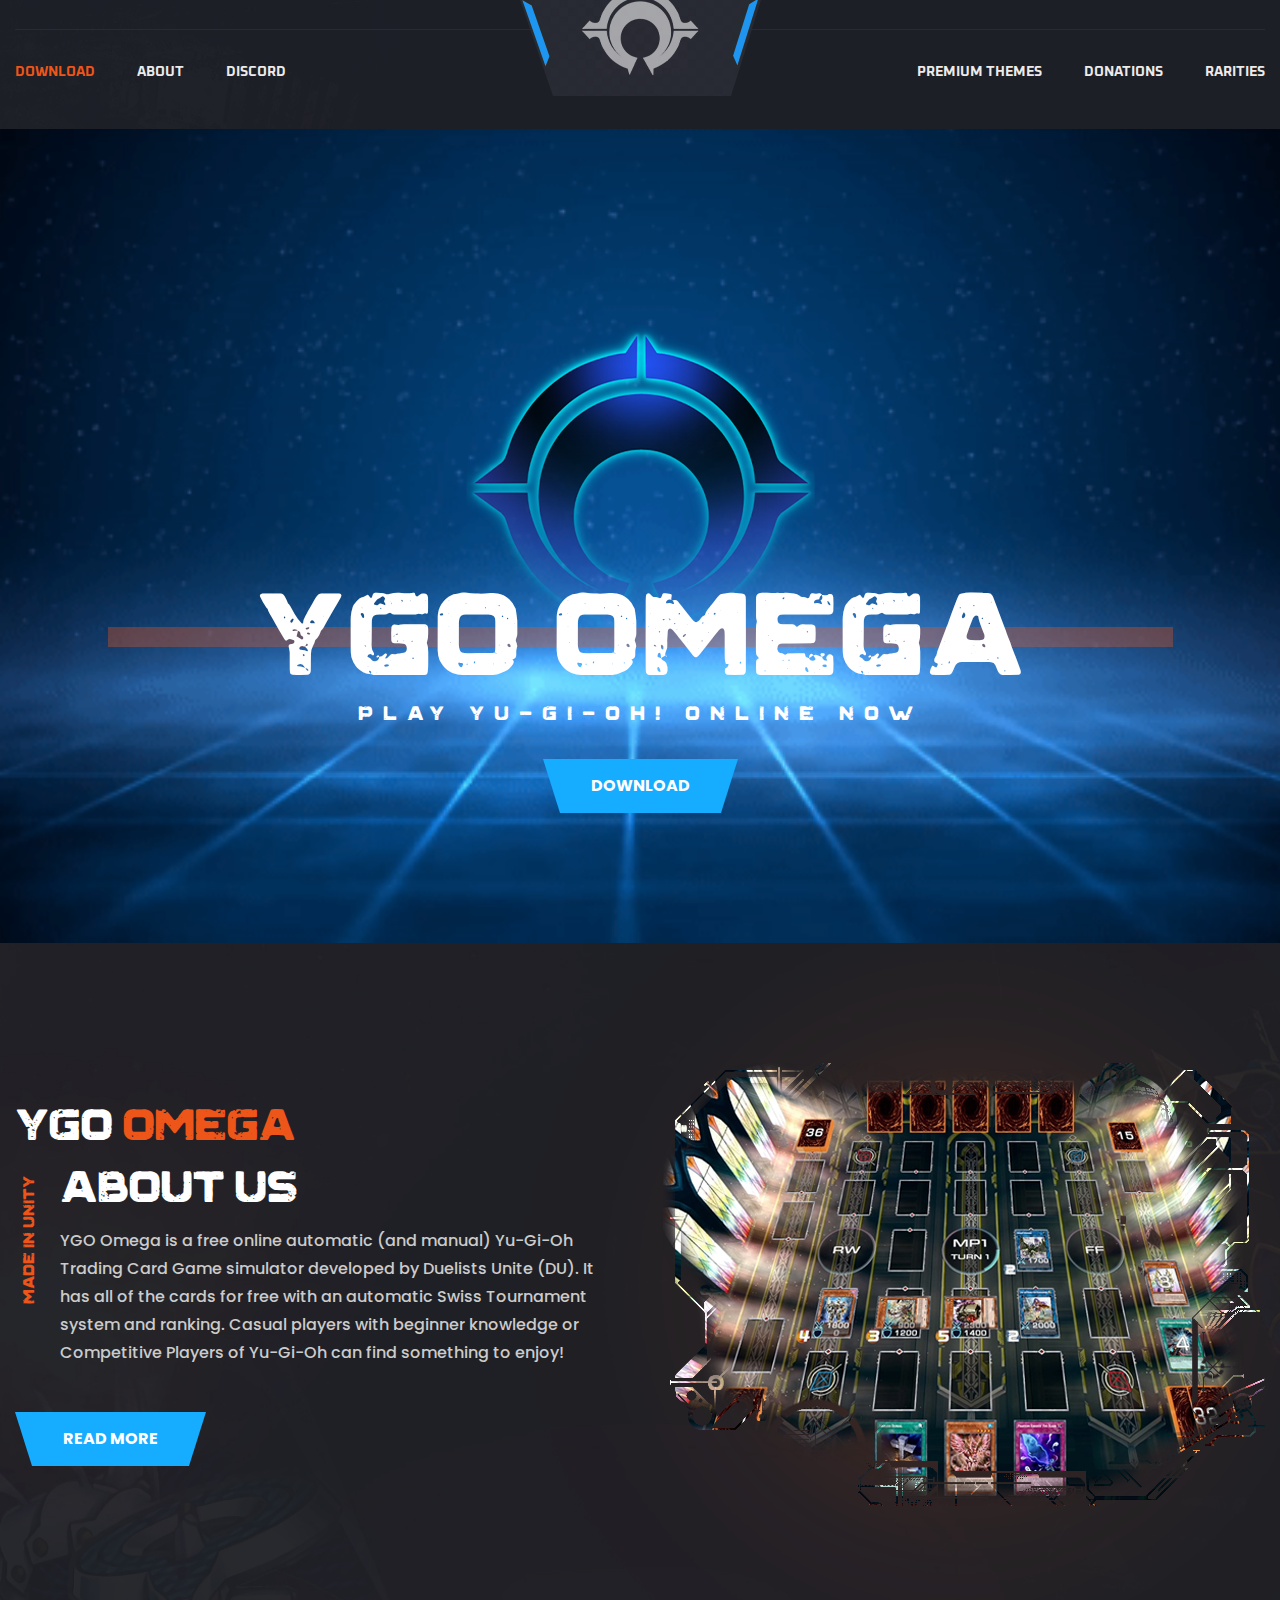
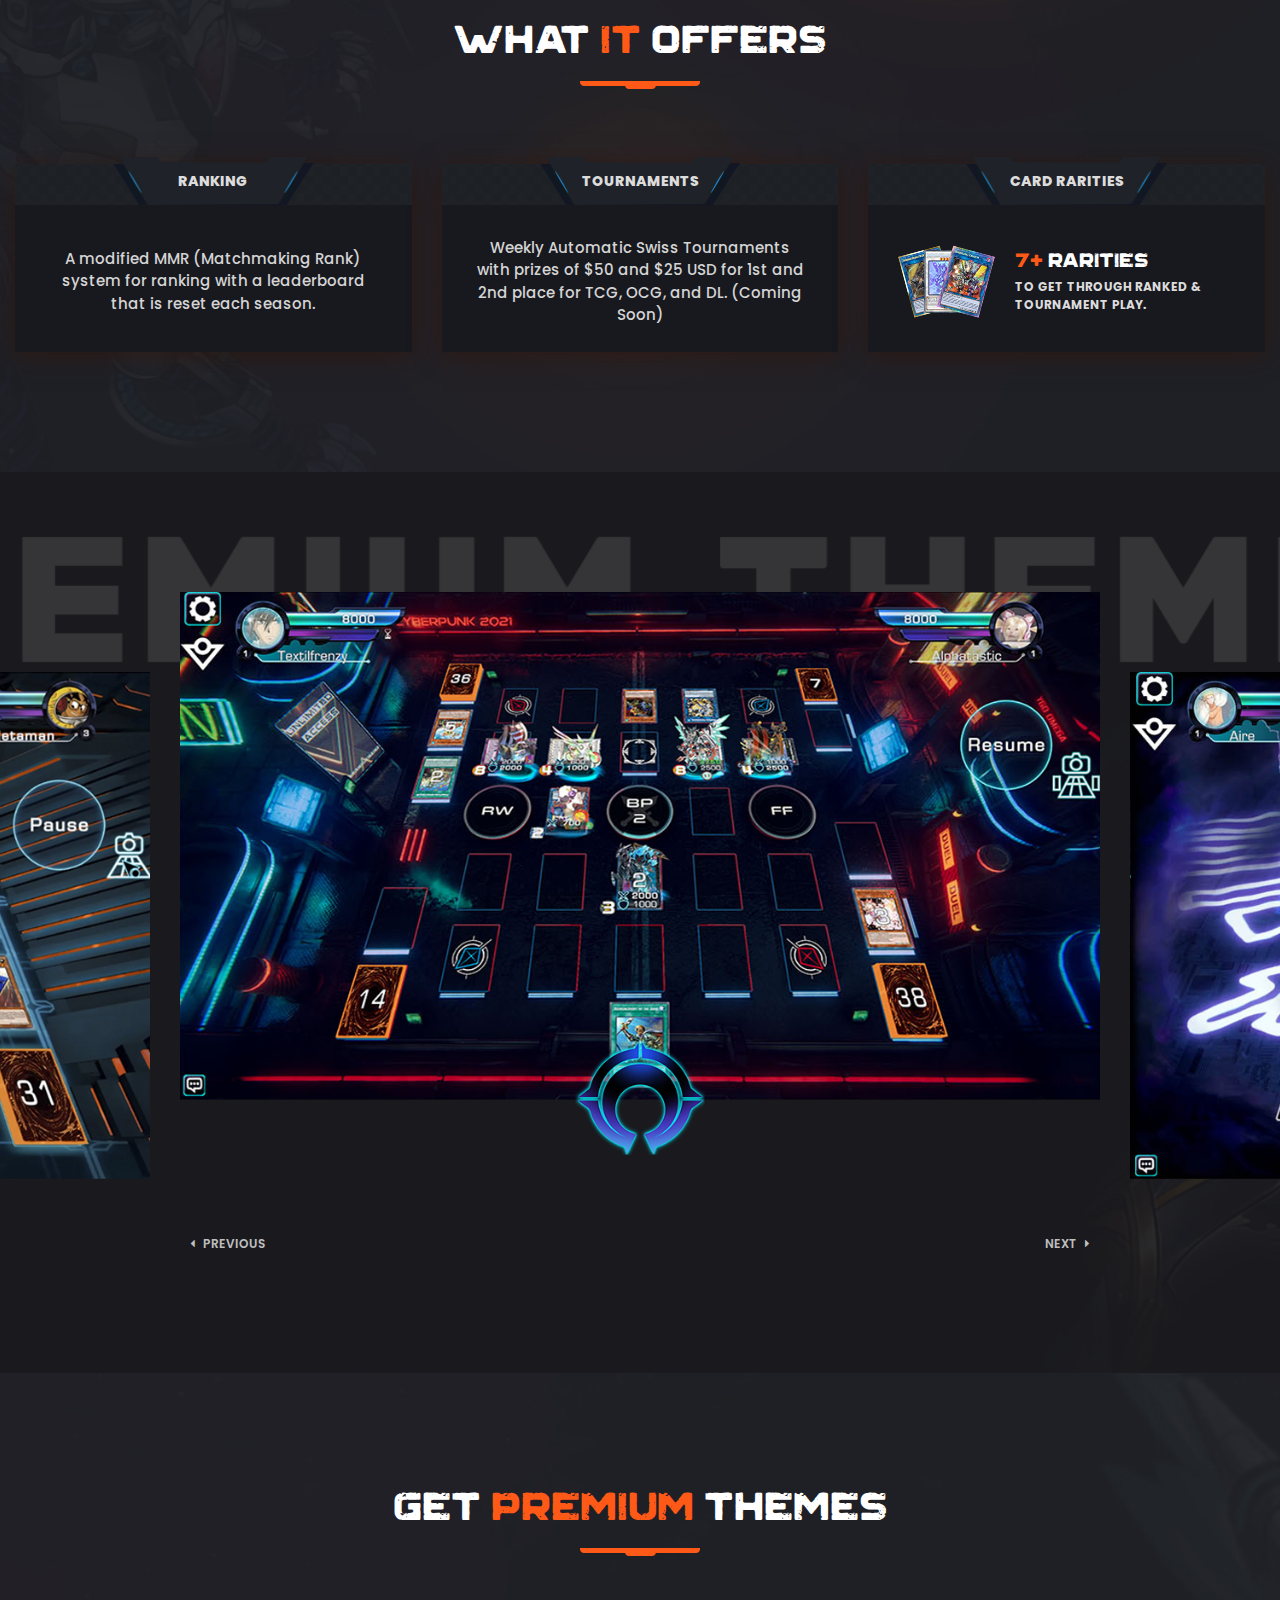
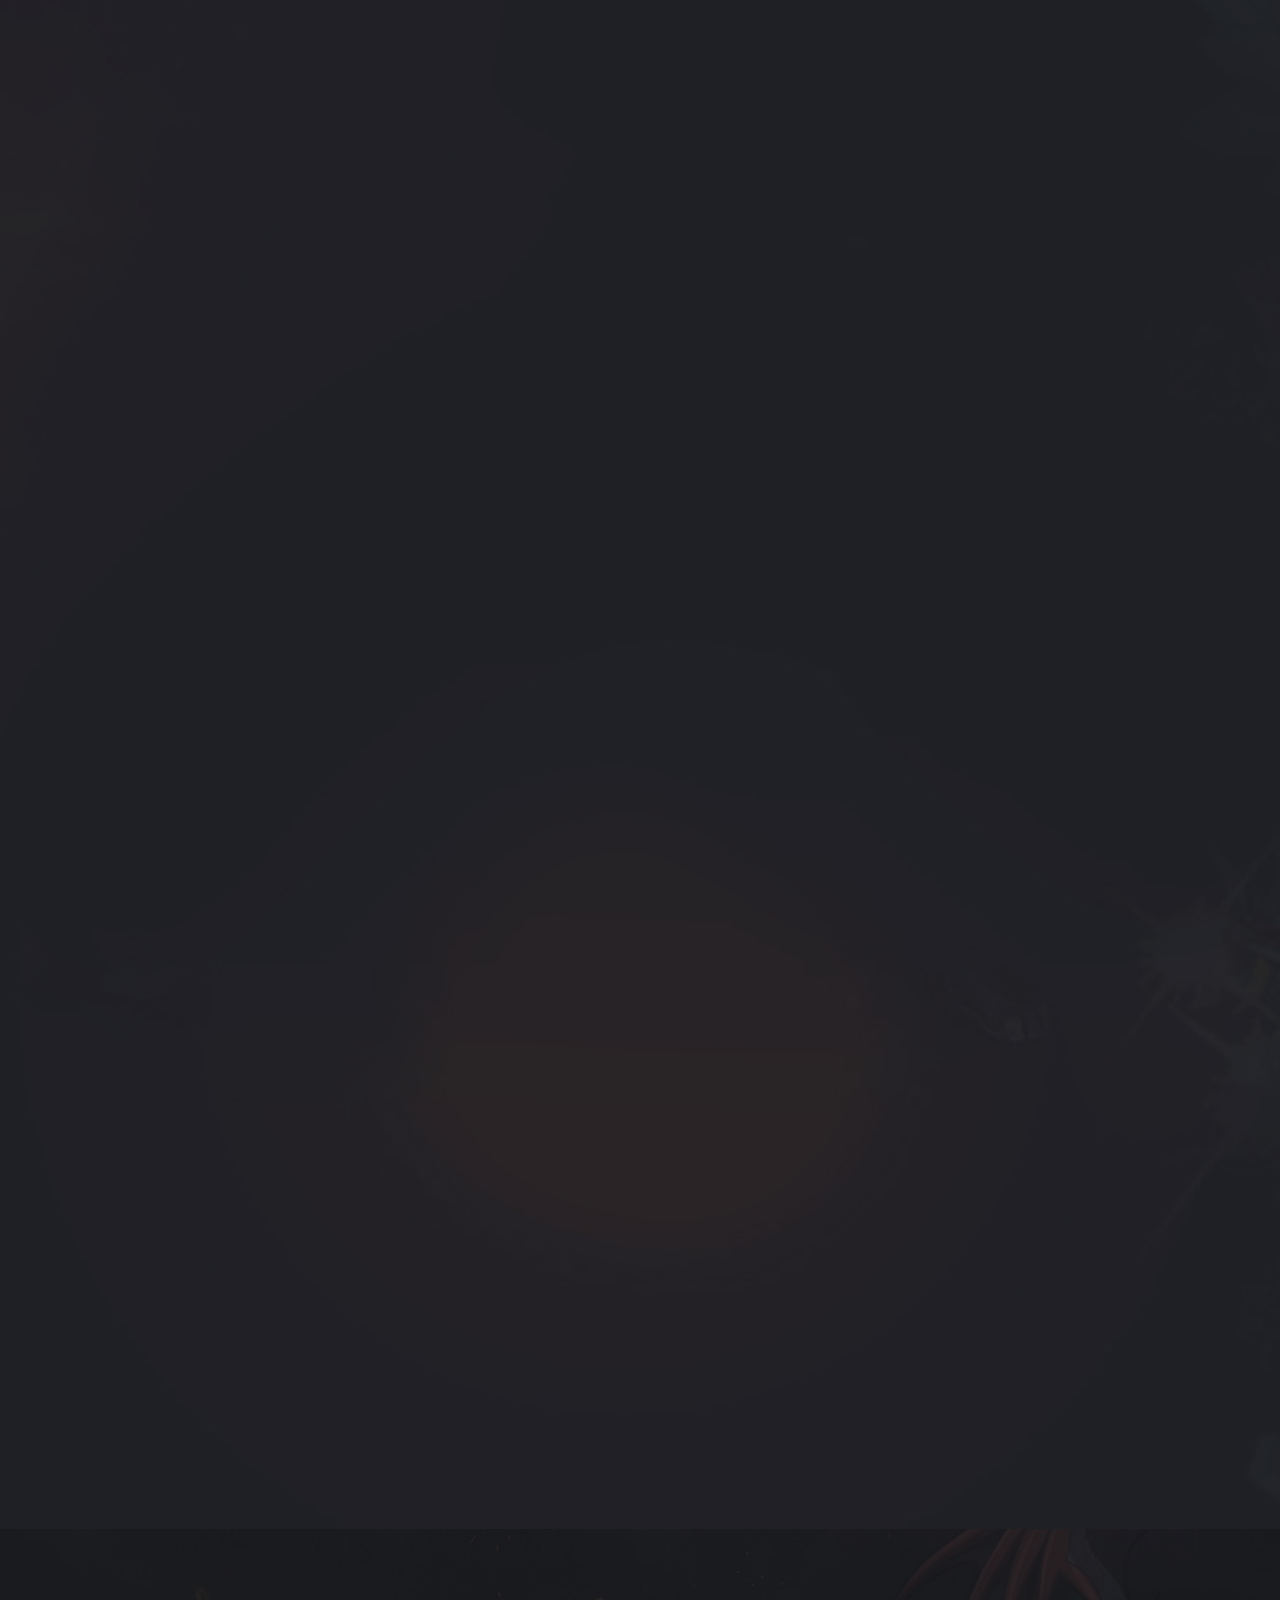
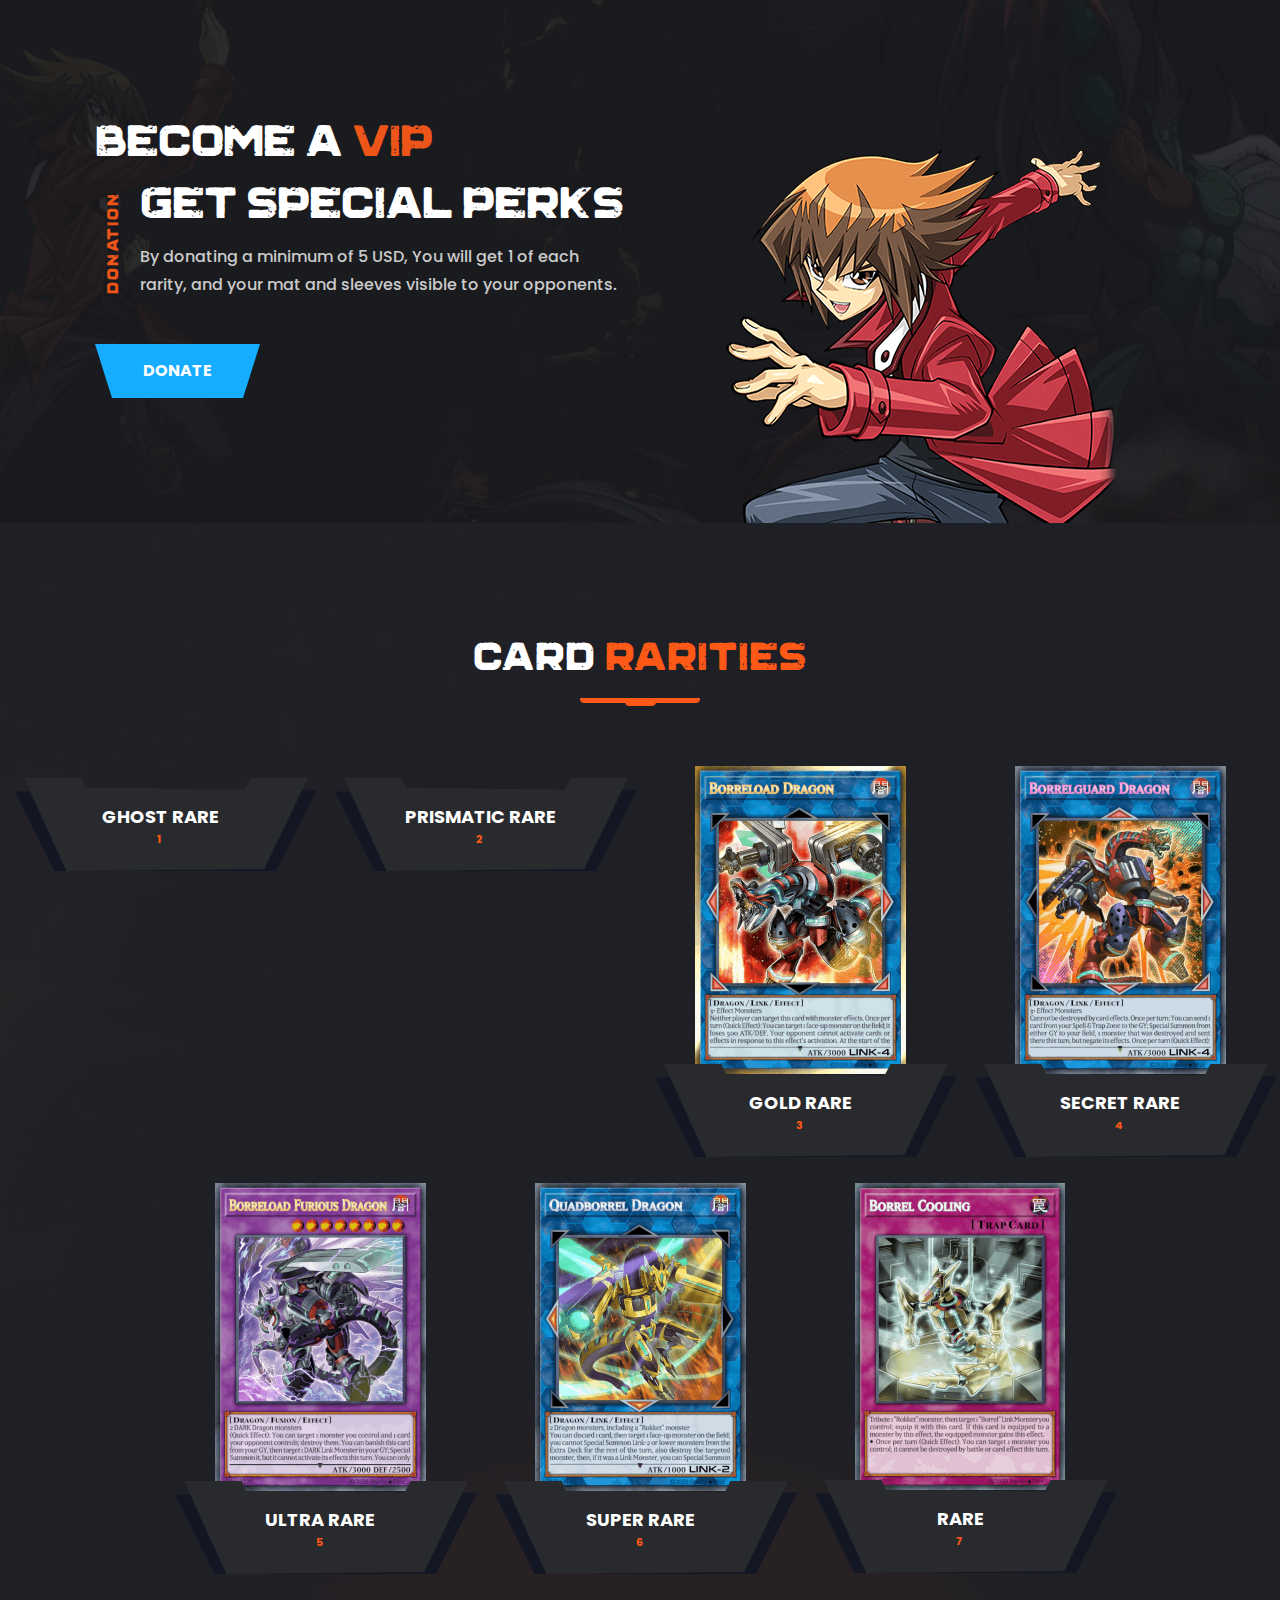
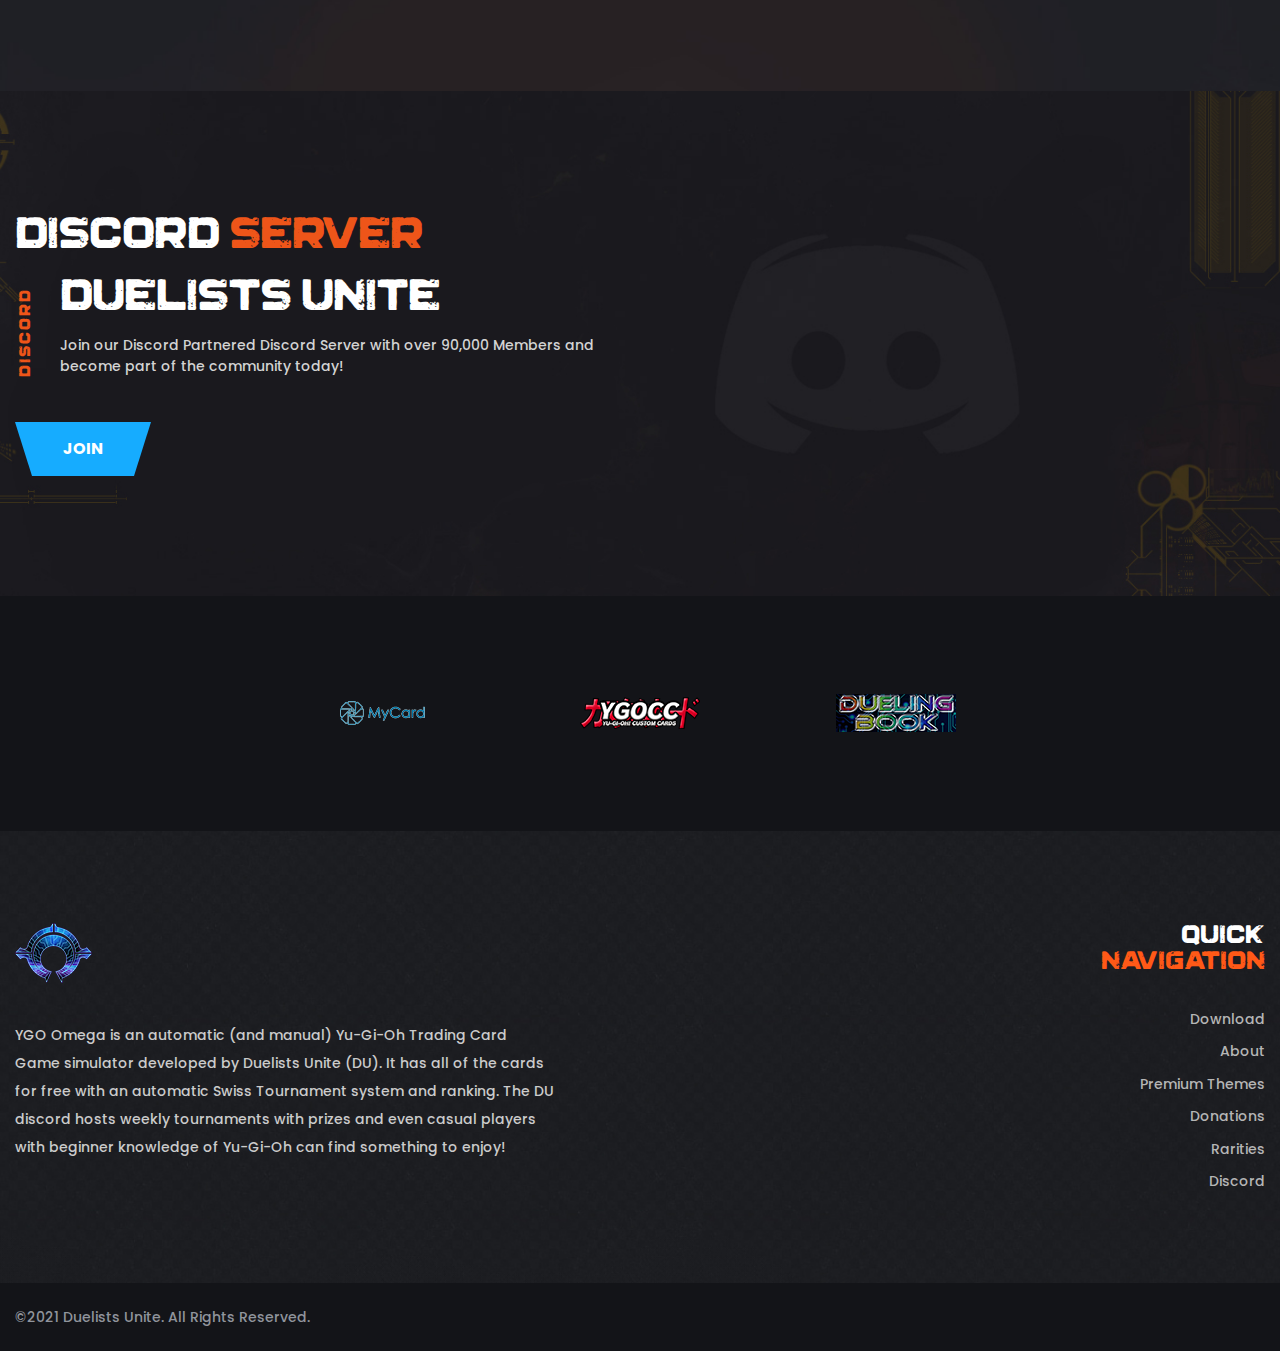
==== index.html @ af57a8fa "add site" ====
<!doctype html>
<html class="no-js" lang="en">
    <head>
        <meta charset="utf-8">
        <meta http-equiv="x-ua-compatible" content="ie=edge">
        <title>YGO Omega</title>
        <meta name="description" content="">
        <meta name="viewport" content="width=device-width, initial-scale=1">

		<link rel="shortcut icon" type="image/x-icon" href="img/favicon.png">
        <!-- Place favicon.ico in the root directory -->

		<!-- CSS here -->
        <link rel="stylesheet" href="css/bootstrap.min.css">
        <link rel="stylesheet" href="css/animate.min.css">
        <link rel="stylesheet" href="css/magnific-popup.css">
        <link rel="stylesheet" href="css/fontawesome-all.min.css">
        <link rel="stylesheet" href="css/odometer.css">
        <link rel="stylesheet" href="css/aos.css">
        <link rel="stylesheet" href="css/owl.carousel.min.css">
        <link rel="stylesheet" href="css/meanmenu.css">
        <link rel="stylesheet" href="css/slick.css">
        <link rel="stylesheet" href="css/default.css">
        <link rel="stylesheet" href="css/style.css">
        <link rel="stylesheet" href="css/responsive.css">
    </head>
    <body>

        <!-- preloader -->
        <div id="preloader">
            <div id="loading-center">
                <div id="loading-center-absolute">
                    <img src="img/icon/preloader.svg" alt="">
                </div>
            </div>
        </div>
        <!-- preloader-end -->

        <!-- header-area -->
        <header class="third-header-bg">
            <div class="bg"></div>
            <div class="container custom-container">
                <div class="header-top-area t-header-top-area d-none d-lg-block">
                    <div class="row">
                        <div class="col-sm-6">
                            <div class="header-top-social">
                                <ul>
                                   
                                </ul>
                            </div>
                        </div>
                        <div class="col-sm-6">
                            <div class="header-top-login">
                                <ul>
                                  
                                </ul>
                            </div>
                        </div>
                    </div>
                </div>
            </div>
            <div id="sticky-header">
                <div class="container custom-container">
                    <div class="row">
                        <div class="col-12">
                            <div class="main-menu menu-style-two">
                                <nav>
                                    <div class="logo d-block d-lg-none">
                                        <a href="index-4.html"><img src="img/logo/logo.png" alt="Logo"></a>
                                    </div>
                                    <div class="navbar-wrap d-none d-lg-flex">
                                        <ul class="left">
                                            <li class="show"><a href="#download">Download</a>
                                              
                                            </li>
                                            <li><a href="#about">About</a></li>
                                            <li><a href="#discord">Discord</a></li>
                                        </ul>
                                        <div class="logo">
                                            <a href="index-3.html"><img src="img/logo/h3_logo.png" alt="Logo"></a>
                                        </div>
                                        <ul class="right">
                                            <li><a href="#premiumthemes">Premium Themes</a>
                                               
                                            </li>
                                            <li><a href="#donations">Donations</a></li>
											   <li><a href="#rarities">Rarities</a></li>
											 
                                        </ul>
                                    </div>
                                  
                                </nav>
                            </div>
                            <div class="mobile-menu-wrap d-block d-lg-none">
                                <nav>
                                    <div id="mobile-menu" class="navbar-wrap">
                                       <ul class="left">
                                            <li class="show"><a href="#download">Download</a>
                                              
                                            </li>
                                            <li><a href="#about">About</a></li>
                                            
                                        </ul>
                                        <div class="logo">
                                            <a href="index-3.html"><img src="img/logo/h3_logo.png" alt="Logo"></a>
                                        </div>
                                        <ul class="right">
                                            <li><a href="#premiumthemes">Premium Themes</a>
                                               
                                            </li>
                                            <li><a href="#donations">Donations</a></li>
											   <li><a href="#rarities">Rarities</a></li>
											 
                                        </ul>
                                    </div>
                                </nav>
                            </div>
                            <div class="mobile-menu"></div>
                        </div>
                        <!-- Modal Search -->
                        <div class="modal fade" id="search-modal" tabindex="-1" role="dialog" aria-hidden="true">
                            <div class="modal-dialog" role="document">
                                <div class="modal-content">
                                    <form>
                                        <input type="text" placeholder="Search here...">
                                        <button><i class="fa fa-search"></i></button>
                                    </form>
                                </div>
                            </div>
                        </div>
                    </div>
                </div>
            </div>
          
        </header>
        <!-- header-area-end -->

        <!-- main-area -->
        <main>

            <!-- slider-area -->
            <section class="third-banner-bg" id="download">
                <div class="container custom-container">
                    <div class="row">
                        <div class="col-12">
                            <div class="third-banner-img wow bounceInDown" data-wow-delay=".2s">
							
                                <img src="img/slider/third_banner_img.png" alt="https://www.youtube.com/watch?v=xS7q8tEX4IA">
                            </div>
                            <div class="third-banner-content text-center wow bounceInUp" data-wow-delay=".2s">
                                <h2>YGO Omega</h2>
                                <h6>Play Yu-Gi-Oh! Online Now</h6>
                                <a href="https://github.com/duelists-unite/omega-releases/releases/tag/Latest" class="btn rotated-btn">DOWNLOAD</a>
                            </div>
                        </div>
                    </div>
                </div>
            </section>
            <!-- slider-area-end -->

            <!-- third-about-area -->
            <section class="third-about-area third-about-bg pt-120 pb-90" id="about">
                <div class="container custom-container">
                    <div class="row align-items-center">
                        <div class="col-lg-6 order-0 order-lg-2">
                            <div class="third-about-img text-right position-relative">
                                <img src="img/images/third_about_img.png" class="main-img" alt="">
                                <img src="img/images/third_about_img_shadow.png" class="shadow" alt="">
                            </div>
                        </div>
                        <div class="col-lg-6">
                            <div class="third-about-content">
                                <div class="third-title-style">
                                    <h2>YGO<span> Omega</span></h2>
                                    <div class="inner">
                                        <h2>About Us</h2>
                                        <h6 class="vertical-title">Made in Unity</h6>
                                        <p>YGO Omega is a free online automatic (and manual) Yu-Gi-Oh Trading Card Game simulator developed by Duelists Unite (DU). It has all of the cards for free with an automatic Swiss Tournament system and ranking. Casual players with beginner knowledge or Competitive Players of Yu-Gi-Oh can find something to enjoy!</p>
                                    </div>
                                    <a href="https://forum.duelistsunite.org/t/ygo-omega-version-0-98-open-beta/1978" target="blank_" class="btn rotated-btn">Read More</a>
                                </div>
                            </div>
                        </div>
                    </div>
                    <div class="see-my-info-wrap pt-110">
                        <div class="row">
                            <div class="col-12">
                                <div class="third-section-title text-center mb-75">
                                    <h2>What <span>it</span> offers</h2>
                                </div>
                            </div>
                        </div>
                        <div class="row justify-content-center">
                            <div class="col-xl-4 col-lg-6 col-sm-8">
                                <div class="my-info-box mb-30">
                                    <div class="my-info-box-top">
                                        <h6>ranking</h6>
                                        <img src="img/bg/my_info_box_hover.png" alt="" class="info-box-top-hover">
                                    </div>
                                    <div class="my-info-box-content">
                                        <div class="mt-award">
                                            <li>A modified MMR (Matchmaking Rank) system for ranking with a leaderboard that is reset each season.</li>
                                        </div>
                                    </div>
                                </div>
                            </div>
                            <div class="col-xl-4 col-lg-6 col-sm-8">
                                <div class="my-info-box mb-30">
                                    <div class="my-info-box-top">
                                        <h6>tournaments</h6>
                                        <img src="img/bg/my_info_box_hover.png" alt="" class="info-box-top-hover">
                                    </div>
                                    <div class="my-info-box-content">
                                        <div class="my-info-social">
                                            <li>Weekly Automatic Swiss Tournaments with prizes of $50 and $25 USD for 1st and 2nd place for TCG, OCG, and DL.  (Coming Soon)</li>
                                        </div>
                                    </div>
                                </div>
                            </div>
                            <div class="col-xl-4 col-lg-6 col-sm-8">
                                <div class="my-info-box mb-30">
                                    <div class="my-info-box-top">
                                        <h6>card rarities</h6>
                                        <img src="img/bg/my_info_box_hover.png" alt="" class="info-box-top-hover">
                                    </div>
                                    <div class="my-info-box-content">
                                        <div class="my-clan-wrap">
                                            <div class="clan-logo">
                                                <img src="img/images/clan_logo.png" alt="">
                                            </div>
                                            <div class="my-clan-info">
                                                <h4><span>7+</span> Rarities</h4>
                                                <span>to get through ranked & tournament play.</span>
                                            </div>
                                        </div>
                                    </div>
                                </div>
                            </div>
                        </div>
                    </div>
                </div>
            </section>
            <!-- third-about-area-end -->

            <!-- game-gallery-area -->
            <div class="game-gallery-area position-relative" id="premiumthemes">
                <div class="game-gallery-bg"></div>
				
                <div class="container-fluid p-0 fix">
				
                        
                           
                       
                   
                    <div class="row game-gallery-active">
                        <div class="col-12">
                            <div class="game-gallery-item">
                                <img src="img/images/game_gallery_01.png" alt="">
                            </div>
                        </div>
                        <div class="col-12">
                            <div class="game-gallery-item">
                                <img src="img/images/game_gallery_02.png" alt="">
                            </div>
                        </div>
                        <div class="col-12">
                            <div class="game-gallery-item">
                                <img src="img/images/game_gallery_03.png" alt="">
                            </div>
                        </div>
                        <div class="col-12">
                            <div class="game-gallery-item">
                                <img src="img/images/game_gallery_04.png" alt="">
                            </div>
                        </div>
						 <div class="col-12">
                            <div class="game-gallery-item">
                                <img src="img/images/game_gallery_05.png" alt="">
                            </div>
                        </div>
						 <div class="col-12">
                            <div class="game-gallery-item">
                                <img src="img/images/game_gallery_06.png" alt="">
                            </div>
                        </div>
						 <div class="col-12">
                            <div class="game-gallery-item">
                                <img src="img/images/game_gallery_07.png" alt="">
                            </div>
                        </div>
						 <div class="col-12">
                            <div class="game-gallery-item">
                                <img src="img/images/game_gallery_08.png" alt="">
                            </div>
                        </div>
						 <div class="col-12">
                            <div class="game-gallery-item">
                                <img src="img/images/game_gallery_09.png" alt="">
                            </div>
                        </div>
						 <div class="col-12">
                            <div class="game-gallery-item">
                                <img src="img/images/game_gallery_10.png" alt="">
                            </div>
                        </div>
						 <div class="col-12">
                            <div class="game-gallery-item">
                                <img src="img/images/game_gallery_11.png" alt="">
                            </div>
                        </div>
						 <div class="col-12">
                            <div class="game-gallery-item">
                                <img src="img/images/game_gallery_12.png" alt="">
                            </div>
                        </div>
						 <div class="col-12">
                            <div class="game-gallery-item">
                                <img src="img/images/game_gallery_13.png" alt="">
                            </div>
                        </div>
						 <div class="col-12">
                            <div class="game-gallery-item">
                                <img src="img/images/game_gallery_14.png" alt="">
                            </div>
                        </div>
						 <div class="col-12">
                            <div class="game-gallery-item">
                                <img src="img/images/game_gallery_15.png" alt="">
                            </div>
                        </div>
						 <div class="col-12">
                            <div class="game-gallery-item">
                                <img src="img/images/game_gallery_16.png" alt="">
                            </div>
                        </div>
						 <div class="col-12">
                            <div class="game-gallery-item">
                                <img src="img/images/game_gallery_17.png" alt="">
                            </div>
                        </div>
						 <div class="col-12">
                            <div class="game-gallery-item">
                                <img src="img/images/game_gallery_18.png" alt="">
                            </div>
                        </div>
						 <div class="col-12">
                            <div class="game-gallery-item">
                                <img src="img/images/game_gallery_19.png" alt="">
                            </div>
                        </div>
						 <div class="col-12">
                            <div class="game-gallery-item">
                                <img src="img/images/game_gallery_20.png" alt="">
                            </div>
                        </div>
						 <div class="col-12">
                            <div class="game-gallery-item">
                                <img src="img/images/game_gallery_21.png" alt="">
                            </div>
                        </div>
                    </div>
                </div>
                <div class="slider-nav"></div>
            </div>
            <!-- game-gallery-area-end -->

            <!-- my-match-area -->
            <section class="my-match-area my-match-bg pb-120">
                <div class="container custom-container">
                    <div class="row">
                        <div class="col-12">
                            <div class="third-section-title text-center mb-75">
                                <h2>Get <span>Premium</span> Themes</h2>
                            </div>
                        </div>
                    </div>
                    <div class="row">
                        <div class="col-12">
                            <div class="my-match-wrap">
                                <div class="my-match-box-wrap wow fadeInDown" data-wow-delay=".2s">
                                    <img src="img/bg/my_match_box.png" alt="" class="match-box-bg">
                                    <ul>
                                        <li>
                                             <div class="my-match-team">
                                                <div class="team-one">
                                                    <a href="#"><img src="img/team/my_match_clan03.png" alt=""></a>
                                                </div>
                                             
                                            </div>
                                        </li>
                                        <li>
                                            <div class="my-match-info">
                                                <a href="https://forum.duelistsunite.org/t/premium-themes-for-ygo-omega-by-aire/792" target="_blank" class="live-btn">Premium Themes Wave 1</a>
                                                <h5>-35% OFF</h5>
                                                <span>Power of Chaos: Kaiba the Revenge, TombStation, Tron: Legacy</span>
                                            </div>
                                        </li>
                                        <li>
                                            <a href="https://forum.duelistsunite.org/t/premium-themes-for-ygo-omega-by-aire/792" target="_blank" class="watch-stream"><i class="fas fa-podcast"></i> Download</a>
                                        </li>
                                    </ul>
                                </div>
                                <div class="my-match-box-wrap wow fadeInDown" data-wow-delay=".4s">
                                    <img src="img/bg/my_match_box.png" alt="" class="match-box-bg">
                                    <ul>
                                        <li>
                                            <div class="my-match-team">
                                                <div class="team-one">
                                                    <a href="#"><img src="img/team/my_match_clan04.png" alt=""></a>
                                                </div>
                                               
                                            </div>
                                        </li>
                                        <li>
                                            <div class="my-match-info">
                                                <a href="https://forum.duelistsunite.org/t/wave-2-of-premium-themes-for-ygo-omega-by-aire/1173" target="_blank" class="live-btn">Premium Themes Wave 2</a>
                                                <h5>-28% OFF</h5>
                                                <span>CyberStation, Call of the Haunted, World Legacy</span>
                                            </div>
                                        </li>
                                        <li>
                                            <a href="https://forum.duelistsunite.org/t/wave-2-of-premium-themes-for-ygo-omega-by-aire/1173" target="_blank" class="watch-stream"><i class="fas fa-podcast"></i> Download</a>
                                        </li>
                                    </ul>
                                </div>
                                <div class="my-match-box-wrap wow fadeInDown" data-wow-delay=".6s">
                                    <img src="img/bg/my_match_box.png" alt="" class="match-box-bg">
                                    <ul>
                                        <li>
                                            <div class="my-match-team">
                                                <div class="team-one">
                                                    <a href="#"><img src="img/team/my_match_clan05.png" alt=""></a>
                                                </div>
                                               
                                            </div>
                                        </li>
                                        <li>
                                            <div class="my-match-info">
                                                <a href="https://forum.duelistsunite.org/t/wave-3-of-ygo-omega-premium-themes-by-aire/1576" target="_blank" class="live-btn">Premium Themes Wave 3</a>
                                                <h5>-37% OFF</h5>
                                                <span>Cyberpunk 2021, Dogmatika Nexus, SpringStation</span>
                                            </div>
                                        </li>
                                        <li>
                                            <a href="https://forum.duelistsunite.org/t/wave-3-of-ygo-omega-premium-themes-by-aire/1576" target="_blank" class="watch-stream"><i class="fas fa-podcast"></i> Download</a>
                                        </li>
                                    </ul>
                                </div>
								  <div class="my-match-box-wrap wow fadeInDown" data-wow-delay=".6s">
                                    <img src="img/bg/my_match_box.png" alt="" class="match-box-bg">
                                    <ul>
                                        <li>
                                            <div class="my-match-team">
                                                <div class="team-one">
                                                    <a href="#"><img src="img/team/my_match_clan06.png" alt=""></a>
                                                </div>
                                               
                                            </div>
                                        </li>
                                        <li>
                                            <div class="my-match-info">
                                                <a href="https://forum.duelistsunite.org/t/wave-4-of-premium-themes-for-ygo-omega-by-aire/1720/1" target="_blank" class="live-btn">Premium Themes Wave 4</a>
                                                <h5>-25% OFF</h5>
                                                <span>Yu-Gi-Oh! DM - The Final Battle, Yu-Gi-Oh! GX - The Supreme King Castle, Yu-Gi-Oh! 5D's - Signals of Doom</span>
                                            </div>
                                        </li>
                                        <li>
                                            <a href="https://forum.duelistsunite.org/t/wave-4-of-premium-themes-for-ygo-omega-by-aire/1720/1" target="_blank" class="watch-stream"><i class="fas fa-podcast"></i> Download</a>
                                        </li>
                                    </ul>
                                </div>
								  <div class="my-match-box-wrap wow fadeInDown" data-wow-delay=".6s">
                                    <img src="img/bg/my_match_box.png" alt="" class="match-box-bg">
                                    <ul>
                                        <li>
                                            <div class="my-match-team">
                                                <div class="team-one">
                                                    <a href="#"><img src="img/team/my_match_clan02.png" alt=""></a>
                                                </div>
                                               
                                            </div>
                                        </li>
                                        <li>
                                            <div class="my-match-info">
                                                <a href="https://forum.duelistsunite.org/t/wave-5-of-premium-themes-for-ygo-omega/3536/1" target="_blank" class="live-btn">Premium Themes Wave 5</a>
                                                <h5>-30% OFF</h5>
                                                <span>Yu-Gi-Oh! Arc-V - Performapal Carnival, Mystic Mine, Okami, Island in the Sky, Spirits of the Temple</span>
                                            </div>
                                        </li>
                                        <li>
                                            <a href="https://forum.duelistsunite.org/t/wave-5-of-premium-themes-for-ygo-omega/3536/1" target="_blank" class="watch-stream"><i class="fas fa-podcast"></i> Download</a>
                                        </li>
                                    </ul>
                                </div>
								  <div class="my-match-box-wrap wow fadeInDown" data-wow-delay=".6s">
                                    <img src="img/bg/my_match_box.png" alt="" class="match-box-bg">
                                    <ul>
                                        <li>
                                            <div class="my-match-team">
                                                <div class="team-one">
                                                    <a href="#"><img src="img/team/my_match_clan01.png" alt=""></a>
                                                </div>
                                                
                                            </div>
                                        </li>
                                        <li>
                                            <div class="my-match-info">
                                                <a href="https://forum.duelistsunite.org/t/wave-6-of-premium-themes-for-ygo-omega/6559/1" target="_blank" class="live-btn">Premium Themes Wave 6</a>
                                                <h5>-35% OFF</h5>
                                                <span>Dawn of Orcust, Cybernetic Horizon, Burning Abyss, Cozy Days</span>
                                            </div>
                                        </li>
                                        <li>
                                            <a href="https://forum.duelistsunite.org/t/wave-6-of-premium-themes-for-ygo-omega/6559/1" target="_blank" class="watch-stream"><i class="fas fa-podcast"></i> Download</a>
                                        </li>
                                    </ul>
                                </div>
                            </div>
                        </div>
                    </div>
                </div>
            </section>
            <!-- my-match-area-end -->

            <!-- donation-area -->
            <section class="donation-area donation-bg fix pt-65" id="donations">
                <div class="container custom-container">
                    <div class="donation-wrap">
                        <div class="row align-items-center">
                            <div class="col-xl-6 col-lg-7">
                                <div class="donation-content">
                                    <div class="third-title-style">
                                        <h2>Become a<span> VIP</span></h2>
                                        <div class="inner">
                                            <h2>Get special Perks</h2>
                                            <h6 class="vertical-title">donation</h6>
                                            <p>By donating a minimum of 5 USD, You will get 1 of each rarity, and your mat and sleeves visible to your opponents.</p>
                                        </div>
                                        <a href="https://paypal.me/DUnite" class="btn rotated-btn">Donate</a>
                                    </div>
                                </div>
                            </div>
                            <div class="col-xl-6 col-lg-5">
                                <div class="donation-img text-center">
                                    <img src="img/images/dontaion_img.png" alt="">
                                </div>
                            </div>
                        </div>
                    </div>
                </div>
            </section>
            <!-- donation-area-end -->

            <!-- team-area -->
            <section class="team-area team-bg" id="rarities">
                <div class="container custom-container">
                    <div class="row">
                        <div class="col-12">
                            <div class="third-section-title text-center mb-60">
                                <h2>Card<span> Rarities</span></h2>
                            </div>
                        </div>
                    </div>
                    <div class="row justify-content-center">
                        <div class="col-xl-3 col-lg-4 col-md-6 col-sm-8">
                            <div class="third-team-item text-center mb-30">
                                <div class="third-team-img">
                                    <img src="img/team/GR.gif" alt="">
                                </div>
                                <div class="third-team-content">
                                    <div class="main-bg"></div>
                                    <div class="hover-bg"></div>
                                    <h5><a href="#">Ghost Rare</a></h5>
                                    <span>1</span>
                                </div>
                            </div>
                        </div>
                        <div class="col-xl-3 col-lg-4 col-md-6 col-sm-8">
                            <div class="third-team-item text-center mb-30">
                                <div class="third-team-img">
                                    <img src="img/team/PR.gif" alt="">
                                </div>
                                <div class="third-team-content">
                                    <div class="main-bg"></div>
                                    <div class="hover-bg"></div>
                                    <h5><a href="#">Prismatic Rare</a></h5>
                                    <span>2</span>
                                </div>
                            </div>
                        </div>
                        <div class="col-xl-3 col-lg-4 col-md-6 col-sm-8">
                            <div class="third-team-item text-center mb-30">
                                <div class="third-team-img">
                                    <img src="img/team/GoR.gif" alt="">
                                </div>
                                <div class="third-team-content">
                                    <div class="main-bg"></div>
                                    <div class="hover-bg"></div>
                                    <h5><a href="#">Gold Rare</a></h5>
                                    <span>3</span>
                                </div>
                            </div>
                        </div>
                        <div class="col-xl-3 col-lg-4 col-md-6 col-sm-8">
                            <div class="third-team-item text-center mb-30">
                                <div class="third-team-img">
                                    <img src="img/team/ScR.gif" alt="">
                                </div>
                                <div class="third-team-content">
                                    <div class="main-bg"></div>
                                    <div class="hover-bg"></div>
                                    <h5><a href="#">Secret Rare</a></h5>
                                    <span>4</span>
                                </div>
                            </div>
                        </div>
						   <div class="col-xl-3 col-lg-4 col-md-6 col-sm-8">
                            <div class="third-team-item text-center mb-30">
                                <div class="third-team-img">
                                    <img src="img/team/ScU.gif" alt="">
                                </div>
                                <div class="third-team-content">
                                    <div class="main-bg"></div>
                                    <div class="hover-bg"></div>
                                    <h5><a href="#">Ultra Rare</a></h5>
                                    <span>5</span>
                                </div>
                            </div>
                        </div>
						 <div class="col-xl-3 col-lg-4 col-md-6 col-sm-8">
                            <div class="third-team-item text-center mb-30">
                                <div class="third-team-img">
                                    <img src="img/team/SR.gif" alt="">
                                </div>
                                <div class="third-team-content">
                                    <div class="main-bg"></div>
                                    <div class="hover-bg"></div>
                                    <h5><a href="#">Super Rare</a></h5>
                                    <span>6</span>
                                </div>
                            </div>
                        </div>
						 <div class="col-xl-3 col-lg-4 col-md-6 col-sm-8">
                            <div class="third-team-item text-center mb-30">
                                <div class="third-team-img">
                                    <img src="img/team/R.gif" alt="">
                                </div>
                                <div class="third-team-content">
                                    <div class="main-bg"></div>
                                    <div class="hover-bg"></div>
                                    <h5><a href="#">Rare</a></h5>
                                    <span>7</span>
                                </div>
                            </div>
                        </div>
                    </div>
                </div>
            </section>
            <!-- team-area-end -->

            <!-- contact-area -->
            <section class="contact-area third-contact-bg" id="discord">
                <div class="container custom-container">
                    <div class="row align-items-center">
                        <div class="col-lg-6">
                            <div class="third-contact-wrap">
                                <div class="third-title-style">
                                    <h2>Discord<span> Server</span></h2>
                                    <div class="inner">
                                        <h2>Duelists Unite</h2>
                                        <h6 class="vertical-title">discord</h6>
                                        <ul>
                                            <li>Join our Discord Partnered Discord Server with over 90,000 Members and become part of the community today!</li>
                                        </ul>
                                    </div>
                                    <a href="https://discord.gg/duelistsunite" class="btn rotated-btn">Join</a>
                                </div>
                            </div>
                        </div>
                       
                    </div>
                </div>
            </section>
            <!-- contact-area-end -->

            <!-- brand-area -->
            <div class="brand-area t-brand-bg">
                <div class="container custom-container">
                    <div class="row s-brand-active">
                        <div class="col-12">
                            <div class="t-brand-item">
                                <img src="img/brand/1.png" alt="">
                            </div>
                        </div>
                        <div class="col-12">
                            <div class="t-brand-item">
                                <img src="img/brand/2.png" alt="">
                            </div>
                        </div>
                        <div class="col-12">
                            <div class="t-brand-item">
                                <img src="img/brand/3.png" alt="">
                            </div>
                        </div>
                        
                    </div>
                </div>
            </div>
            <!-- brand-area-end -->

        </main>
        <!-- main-area-end -->

        <!-- footer-area -->
        <footer>
            <div class="footer-top footer-bg third-footer-bg">
                <div class="container custom-container">
                    <div class="row justify-content-between">
                        <div class="col-lg-6">
                            <div class="footer-widget mb-50">
                                <div class="logo mb-35">
                                    <a href="index-3.html"><img src="img/logo/f_logo.png" alt=""></a>
                                </div>
                                <div class="fw-text">
                                    <p>YGO Omega is an automatic (and manual) Yu-Gi-Oh Trading Card Game simulator developed by Duelists Unite (DU). It has all of the cards for free with an automatic Swiss Tournament system and ranking. The DU discord hosts weekly tournaments with prizes and even casual players with beginner knowledge of Yu-Gi-Oh can find something to enjoy!</p>
                                    
                                </div>
                            </div>
                        </div>
                        <div class="col-xl-2 col-lg-3 col-md-5">
                            <div class="footer-widget text-right mb-50">
                                <div class="fw-title mb-35">
                                    <h3>Quick <span>Navigation</span></h3>
                                </div>
                                <div class="fw-quick-link">
                                    <ul>
                                        <li><a href="#download">Download</a></li>
                                        <li><a href="#about">About</a></li>
                                        <li><a href="#premiumthemes">Premium Themes</a></li>
                                        <li><a href="#donations">Donations</a></li>
										<li><a href="#rarities">Rarities</a></li>
										<li><a href="#discord">Discord</a></li>
                                    </ul>
                                </div>
                            </div>
                        </div>
                    </div>
                </div>
            </div>
            <div class="copyright-wrap third-copyright-wrap">
                <div class="container custom-container">
                    <div class="row">
                        <div class="col-lg-6 col-md-6">
                            <div class="copyright-text">
                                <p>©2021 Duelists Unite. All Rights Reserved.</p>
                            </div>
                        </div>
                       
                    </div>
                </div>
            </div>
        </footer>
        <!-- footer-area-end -->





		<!-- JS here -->
        <script src="js/vendor/jquery-3.4.1.min.js"></script>
        <script src="js/popper.min.js"></script>
        <script src="js/bootstrap.min.js"></script>
        <script src="js/isotope.pkgd.min.js"></script>
        <script src="js/slick.min.js"></script>
        <script src="js/jquery.meanmenu.min.js"></script>
        <script src="js/wow.min.js"></script>
        <script src="js/aos.js"></script>
        <script src="js/jquery.lettering.js"></script>
        <script src="js/jquery.textillate.js"></script>
        <script src="js/jquery.odometer.min.js"></script>
        <script src="js/jquery.appear.js"></script>
        <script src="js/owl.carousel.min.js"></script>
        <script src="js/jquery.countdown.min.js"></script>
        <script src="js/jquery.scrollUp.min.js"></script>
        <script src="js/imagesloaded.pkgd.min.js"></script>
        <script src="js/jquery.magnific-popup.min.js"></script>
        <script src="js/plugins.js"></script>
        <script src="js/main.js"></script>
    </body>
</html>
---- css/odometer.css ----
.odometer.odometer-auto-theme, .odometer.odometer-theme-default {
  display: inline-block;
  vertical-align: middle;
  *vertical-align: auto;
  *zoom: 1;
  *display: inline;
  position: relative;
}
.odometer.odometer-auto-theme .odometer-digit, .odometer.odometer-theme-default .odometer-digit {
  display: inline-block;
  vertical-align: middle;
  *vertical-align: auto;
  *zoom: 1;
  *display: inline;
  position: relative;
}
.odometer.odometer-auto-theme .odometer-digit .odometer-digit-spacer, .odometer.odometer-theme-default .odometer-digit .odometer-digit-spacer {
  display: inline-block;
  vertical-align: middle;
  *vertical-align: auto;
  *zoom: 1;
  *display: inline;
  visibility: hidden;
}
.odometer.odometer-auto-theme .odometer-digit .odometer-digit-inner, .odometer.odometer-theme-default .odometer-digit .odometer-digit-inner {
  text-align: left;
  display: block;
  position: absolute;
  top: 0;
  left: 0;
  right: 0;
  bottom: 0;
  overflow: hidden;
}
.odometer.odometer-auto-theme .odometer-digit .odometer-ribbon, .odometer.odometer-theme-default .odometer-digit .odometer-ribbon {
  display: block;
}
.odometer.odometer-auto-theme .odometer-digit .odometer-ribbon-inner, .odometer.odometer-theme-default .odometer-digit .odometer-ribbon-inner {
  display: block;
  -webkit-backface-visibility: hidden;
  backface-visibility: hidden;
}
.odometer.odometer-auto-theme .odometer-digit .odometer-value, .odometer.odometer-theme-default .odometer-digit .odometer-value {
  display: block;
  -webkit-transform: translateZ(0);
  transform: translateZ(0);
}
.odometer.odometer-auto-theme .odometer-digit .odometer-value.odometer-last-value, .odometer.odometer-theme-default .odometer-digit .odometer-value.odometer-last-value {
  position: absolute;
}
.odometer.odometer-auto-theme.odometer-animating-up .odometer-ribbon-inner, .odometer.odometer-theme-default.odometer-animating-up .odometer-ribbon-inner {
  -webkit-transition: -webkit-transform 2s;
  -moz-transition: -moz-transform 2s;
  -ms-transition: -ms-transform 2s;
  -o-transition: -o-transform 2s;
  transition: transform 2s;
}
.odometer.odometer-auto-theme.odometer-animating-up.odometer-animating .odometer-ribbon-inner, .odometer.odometer-theme-default.odometer-animating-up.odometer-animating .odometer-ribbon-inner {
  -webkit-transform: translateY(-100%);
  -moz-transform: translateY(-100%);
  -ms-transform: translateY(-100%);
  -o-transform: translateY(-100%);
  transform: translateY(-100%);
}
.odometer.odometer-auto-theme.odometer-animating-down .odometer-ribbon-inner, .odometer.odometer-theme-default.odometer-animating-down .odometer-ribbon-inner {
  -webkit-transform: translateY(-100%);
  -moz-transform: translateY(-100%);
  -ms-transform: translateY(-100%);
  -o-transform: translateY(-100%);
  transform: translateY(-100%);
}
.odometer.odometer-auto-theme.odometer-animating-down.odometer-animating .odometer-ribbon-inner, .odometer.odometer-theme-default.odometer-animating-down.odometer-animating .odometer-ribbon-inner {
  -webkit-transition: -webkit-transform 2s;
  -moz-transition: -moz-transform 2s;
  -ms-transition: -ms-transform 2s;
  -o-transition: -o-transform 2s;
  transition: transform 2s;
  -webkit-transform: translateY(0);
  -moz-transform: translateY(0);
  -ms-transform: translateY(0);
  -o-transform: translateY(0);
  transform: translateY(0);
}
.odometer.odometer-auto-theme .odometer-value, .odometer.odometer-theme-default .odometer-value {
  text-align: center;
}
.odometer-formatting-mark {
  display: none;
}
---- css/default.css ----
/* Deafult Margin & Padding */
/*-- Margin Top --*/
.mt-5 {
	margin-top: 5px;
}
.mt-10 {
	margin-top: 10px;
}
.mt-15 {
	margin-top: 15px;
}
.mt-20 {
	margin-top: 20px;
}
.mt-25 {
	margin-top: 25px;
}
.mt-30 {
	margin-top: 30px;
}
.mt-35 {
	margin-top: 35px;
}
.mt-40 {
	margin-top: 40px;
}
.mt-45 {
	margin-top: 45px;
}
.mt-50 {
	margin-top: 50px;
}
.mt-55 {
	margin-top: 55px;
}
.mt-60 {
	margin-top: 60px;
}
.mt-65 {
	margin-top: 65px;
}
.mt-70 {
	margin-top: 70px;
}
.mt-75 {
	margin-top: 75px;
}
.mt-80 {
	margin-top: 80px;
}
.mt-85 {
	margin-top: 85px;
}
.mt-90 {
	margin-top: 90px;
}
.mt-95 {
	margin-top: 95px;
}
.mt-100 {
	margin-top: 100px;
}
.mt-105 {
	margin-top: 105px;
}
.mt-110 {
	margin-top: 110px;
}
.mt-115 {
	margin-top: 115px;
}
.mt-120 {
	margin-top: 120px;
}
.mt-125 {
	margin-top: 125px;
}
.mt-130 {
	margin-top: 130px;
}
.mt-135 {
	margin-top: 135px;
}
.mt-140 {
	margin-top: 140px;
}
.mt-145 {
	margin-top: 145px;
}
.mt-150 {
	margin-top: 150px;
}
.mt-155 {
	margin-top: 155px;
}
.mt-160 {
	margin-top: 160px;
}
.mt-165 {
	margin-top: 165px;
}
.mt-170 {
	margin-top: 170px;
}
.mt-175 {
	margin-top: 175px;
}
.mt-180 {
	margin-top: 180px;
}
.mt-185 {
	margin-top: 185px;
}
.mt-190 {
	margin-top: 190px;
}
.mt-195 {
	margin-top: 195px;
}
.mt-200 {
	margin-top: 200px;
}
/*-- Margin Bottom --*/

.mb-5 {
	margin-bottom: 5px;
}
.mb-10 {
	margin-bottom: 10px;
}
.mb-15 {
	margin-bottom: 15px;
}
.mb-20 {
	margin-bottom: 20px;
}
.mb-25 {
	margin-bottom: 25px;
}
.mb-30 {
	margin-bottom: 30px;
}
.mb-35 {
	margin-bottom: 35px;
}
.mb-40 {
	margin-bottom: 40px;
}
.mb-45 {
	margin-bottom: 45px;
}
.mb-50 {
	margin-bottom: 50px;
}
.mb-55 {
	margin-bottom: 55px;
}
.mb-60 {
	margin-bottom: 60px;
}
.mb-65 {
	margin-bottom: 65px;
}
.mb-70 {
	margin-bottom: 70px;
}
.mb-75 {
	margin-bottom: 75px;
}
.mb-80 {
	margin-bottom: 80px;
}
.mb-85 {
	margin-bottom: 85px;
}
.mb-90 {
	margin-bottom: 90px;
}
.mb-95 {
	margin-bottom: 95px;
}
.mb-100 {
	margin-bottom: 100px;
}
.mb-105 {
	margin-bottom: 105px;
}
.mb-110 {
	margin-bottom: 110px;
}
.mb-115 {
	margin-bottom: 115px;
}
.mb-120 {
	margin-bottom: 120px;
}
.mb-125 {
	margin-bottom: 125px;
}
.mb-130 {
	margin-bottom: 130px;
}
.mb-135 {
	margin-bottom: 135px;
}
.mb-140 {
	margin-bottom: 140px;
}
.mb-145 {
	margin-bottom: 145px;
}
.mb-150 {
	margin-bottom: 150px;
}
.mb-155 {
	margin-bottom: 155px;
}
.mb-160 {
	margin-bottom: 160px;
}
.mb-165 {
	margin-bottom: 165px;
}
.mb-170 {
	margin-bottom: 170px;
}
.mb-175 {
	margin-bottom: 175px;
}
.mb-180 {
	margin-bottom: 180px;
}
.mb-185 {
	margin-bottom: 185px;
}
.mb-190 {
	margin-bottom: 190px;
}
.mb-195 {
	margin-bottom: 195px;
}
.mb-200 {
	margin-bottom: 200px;
}
/*-- Padding Top --*/

.pt-5 {
	padding-top: 5px;
}
.pt-10 {
	padding-top: 10px;
}
.pt-15 {
	padding-top: 15px;
}
.pt-20 {
	padding-top: 20px;
}
.pt-25 {
	padding-top: 25px;
}
.pt-30 {
	padding-top: 30px;
}
.pt-35 {
	padding-top: 35px;
}
.pt-40 {
	padding-top: 40px;
}
.pt-45 {
	padding-top: 45px;
}
.pt-50 {
	padding-top: 50px;
}
.pt-55 {
	padding-top: 55px;
}
.pt-60 {
	padding-top: 60px;
}
.pt-65 {
	padding-top: 65px;
}
.pt-70 {
	padding-top: 70px;
}
.pt-75 {
	padding-top: 75px;
}
.pt-80 {
	padding-top: 80px;
}
.pt-85 {
	padding-top: 85px;
}
.pt-90 {
	padding-top: 90px;
}
.pt-95 {
	padding-top: 95px;
}
.pt-100 {
	padding-top: 100px;
}
.pt-105 {
	padding-top: 105px;
}
.pt-110 {
	padding-top: 110px;
}
.pt-115 {
	padding-top: 115px;
}
.pt-120 {
	padding-top: 120px;
}
.pt-125 {
	padding-top: 125px;
}
.pt-130 {
	padding-top: 130px;
}
.pt-135 {
	padding-top: 135px;
}
.pt-140 {
	padding-top: 140px;
}
.pt-145 {
	padding-top: 145px;
}
.pt-150 {
	padding-top: 150px;
}
.pt-155 {
	padding-top: 155px;
}
.pt-160 {
	padding-top: 160px;
}
.pt-165 {
	padding-top: 165px;
}
.pt-170 {
	padding-top: 170px;
}
.pt-175 {
	padding-top: 175px;
}
.pt-180 {
	padding-top: 180px;
}
.pt-185 {
	padding-top: 185px;
}
.pt-190 {
	padding-top: 190px;
}
.pt-195 {
	padding-top: 195px;
}
.pt-200 {
	padding-top: 200px;
}
/*-- Padding Bottom --*/

.pb-5 {
	padding-bottom: 5px;
}
.pb-10 {
	padding-bottom: 10px;
}
.pb-15 {
	padding-bottom: 15px;
}
.pb-20 {
	padding-bottom: 20px;
}
.pb-25 {
	padding-bottom: 25px;
}
.pb-30 {
	padding-bottom: 30px;
}
.pb-35 {
	padding-bottom: 35px;
}
.pb-40 {
	padding-bottom: 40px;
}
.pb-45 {
	padding-bottom: 45px;
}
.pb-50 {
	padding-bottom: 50px;
}
.pb-55 {
	padding-bottom: 55px;
}
.pb-60 {
	padding-bottom: 60px;
}
.pb-65 {
	padding-bottom: 65px;
}
.pb-70 {
	padding-bottom: 70px;
}
.pb-75 {
	padding-bottom: 75px;
}
.pb-80 {
	padding-bottom: 80px;
}
.pb-85 {
	padding-bottom: 85px;
}
.pb-90 {
	padding-bottom: 90px;
}
.pb-95 {
	padding-bottom: 95px;
}
.pb-100 {
	padding-bottom: 100px;
}
.pb-105 {
	padding-bottom: 105px;
}
.pb-110 {
	padding-bottom: 110px;
}
.pb-115 {
	padding-bottom: 115px;
}
.pb-120 {
	padding-bottom: 120px;
}
.pb-125 {
	padding-bottom: 125px;
}
.pb-130 {
	padding-bottom: 130px;
}
.pb-135 {
	padding-bottom: 135px;
}
.pb-140 {
	padding-bottom: 140px;
}
.pb-145 {
	padding-bottom: 145px;
}
.pb-150 {
	padding-bottom: 150px;
}
.pb-155 {
	padding-bottom: 155px;
}
.pb-160 {
	padding-bottom: 160px;
}
.pb-165 {
	padding-bottom: 165px;
}
.pb-170 {
	padding-bottom: 170px;
}
.pb-175 {
	padding-bottom: 175px;
}
.pb-180 {
	padding-bottom: 180px;
}
.pb-185 {
	padding-bottom: 185px;
}
.pb-190 {
	padding-bottom: 190px;
}
.pb-195 {
	padding-bottom: 195px;
}
.pb-200 {
	padding-bottom: 200px;
}



/*-- Padding Left --*/
.pl-0 {
	padding-left: 0px;
}
.pl-5 {
	padding-left: 5px;
}
.pl-10 {
	padding-left: 10px;
}
.pl-15 {
	padding-left: 15px;
}
.pl-20{
	padding-left: 20px;
}
.pl-25 {
	padding-left: 35px;
}
.pl-30 {
	padding-left: 30px;
}
.pl-35 {
	padding-left: 35px;
}

.pl-35 {
	padding-left: 35px;
}

.pl-40 {
	padding-left: 40px;
}

.pl-45 {
	padding-left: 45px;
}

.pl-50 {
	padding-left: 50px;
}

.pl-55 {
	padding-left: 55px;
}

.pl-60 {
	padding-left: 60px;
}
.pl-65 {
	padding-left: 65px;
}
.pl-70 {
	padding-left: 70px;
}
.pl-75 {
	padding-left: 75px;
}
.pl-80 {
	padding-left: 80px;
}
.pl-85 {
	padding-left: 80px;
}
.pl-90 {
	padding-left: 90px;
}
.pl-95 {
	padding-left: 95px;
}
.pl-100 {
	padding-left: 100px;
}


/*-- Padding Right --*/
.pr-0 {
	padding-right: 0px;
}
.pr-5 {
	padding-right: 5px;
}
.pr-10 {
	padding-right: 10px;
}
.pr-15 {
	padding-right: 15px;
}
.pr-20{
	padding-right: 20px;
}
.pr-25 {
	padding-right: 35px;
}
.pr-30 {
	padding-right: 30px;
}
.pr-35 {
	padding-right: 35px;
}

.pr-35 {
	padding-right: 35px;
}

.pr-40 {
	padding-right: 40px;
}

.pr-45 {
	padding-right: 45px;
}

.pr-50 {
	padding-right: 50px;
}

.pr-55 {
	padding-right: 55px;
}

.pr-60 {
	padding-right: 60px;
}
.pr-65 {
	padding-right: 65px;
}
.pr-70 {
	padding-right: 70px;
}
.pr-75 {
	padding-right: 75px;
}
.pr-80 {
	padding-right: 80px;
}
.pr-85 {
	padding-right: 80px;
}
.pr-90 {
	padding-right: 90px;
}
.pr-95 {
	padding-right: 95px;
}
.pr-100 {
	padding-right: 100px;
}

/* font weight */
.f-700{font-weight: 700;}
.f-600{font-weight: 600;}
.f-500{font-weight: 500;}
.f-400{font-weight: 400;}
.f-300{font-weight: 300;}

/* Background Color */

.gray-bg {
	background: #f6f6f6;
}
.lite-gray-bg {
	background: #fafafa;
}
.white-bg {
	background: #fff;
}
.black-bg {
	background: #1c181e;
}
.theme-bg {
	background: #222;
}
.primary-bg {
	background: #f9f9f9;
}
/* Color */

.white-color {
	color: #fff;
}
.black-color {
	color: #222;
}
.theme-color {
	color: #222;
}
.primary-color {
	color: #222;
}
/* black overlay */

[data-overlay] {
	position: relative;
}
[data-overlay]::before {
	background: #000 none repeat scroll 0 0;
	content: "";
	height: 100%;
	left: 0;
	position: absolute;
	top: 0;
	width: 100%;
	z-index: 1;
}
[data-overlay="3"]::before {
	opacity: 0.3;
}
[data-overlay="4"]::before {
	opacity: 0.4;
}
[data-overlay="5"]::before {
	opacity: 0.5;
}
[data-overlay="6"]::before {
	opacity: 0.6;
}
[data-overlay="7"]::before {
	opacity: 0.7;
}
[data-overlay="8"]::before {
	opacity: 0.8;
}
[data-overlay="9"]::before {
	opacity: 0.9;
}
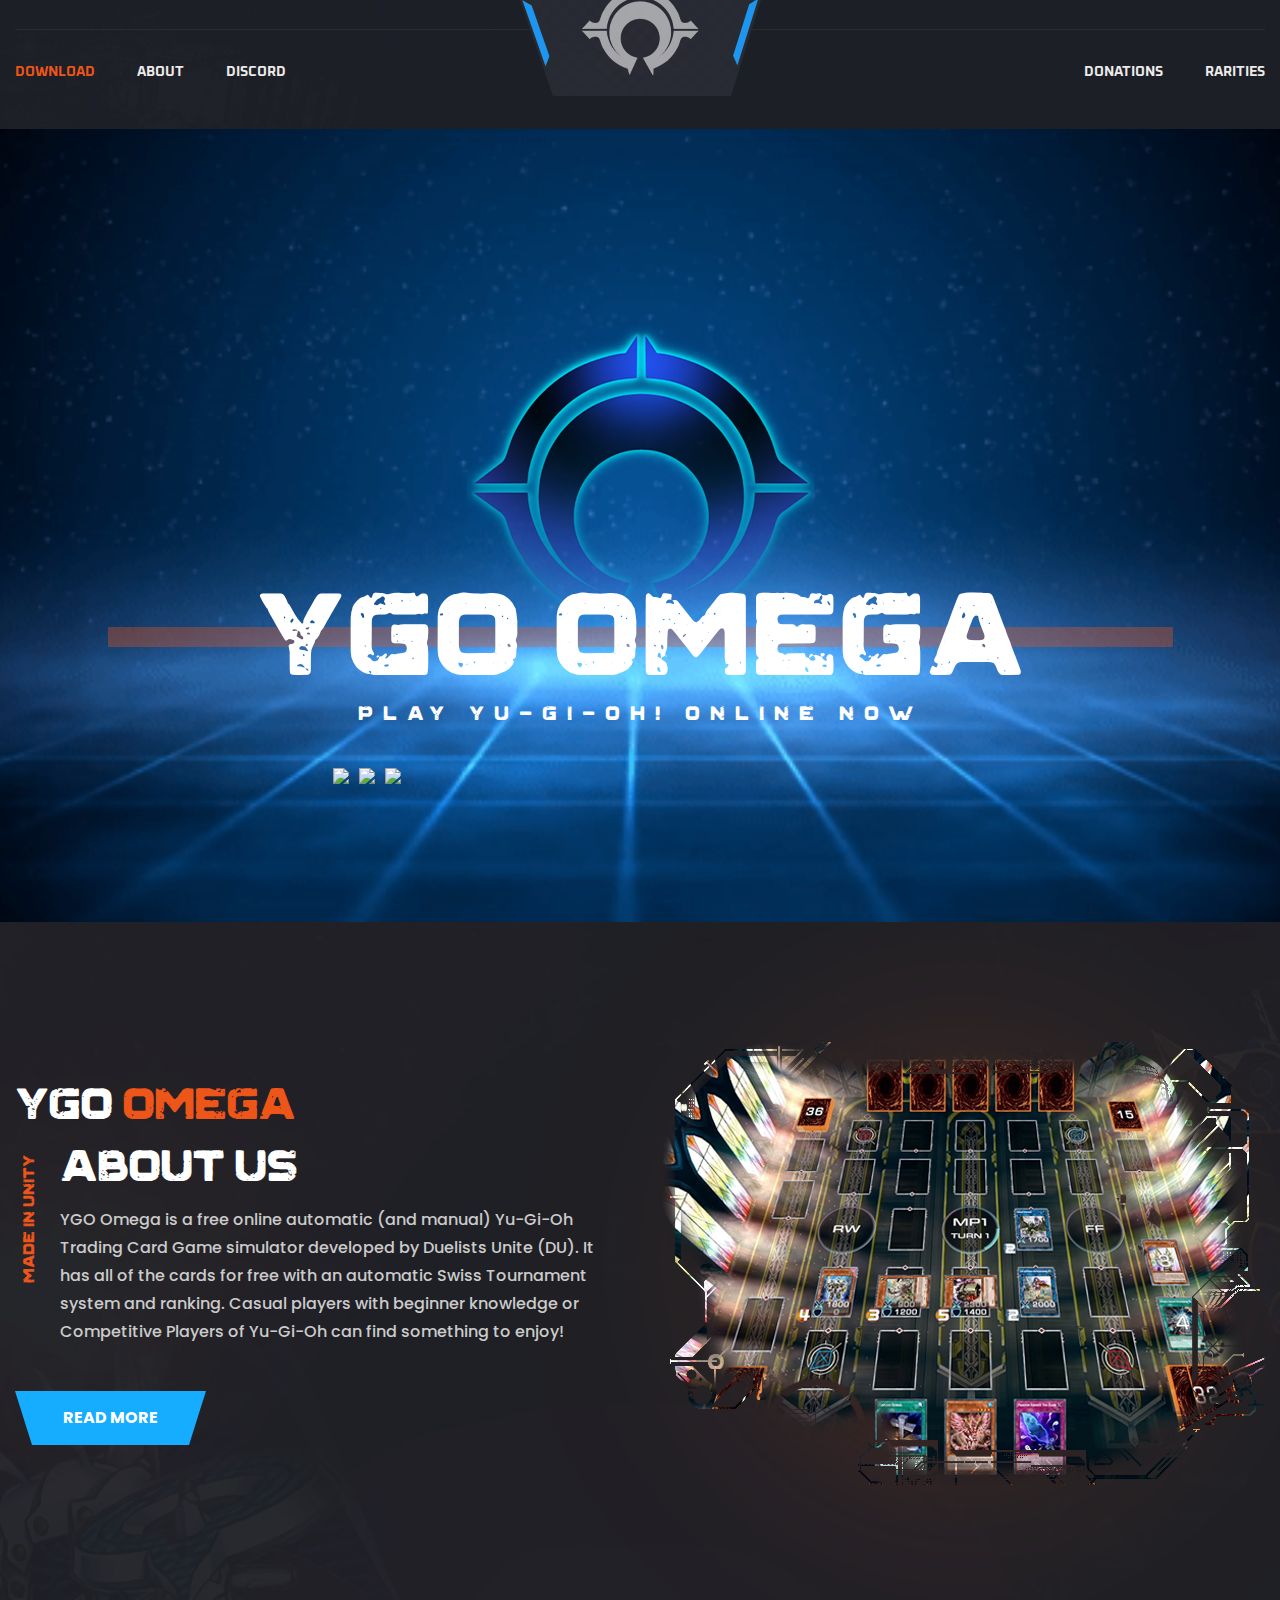
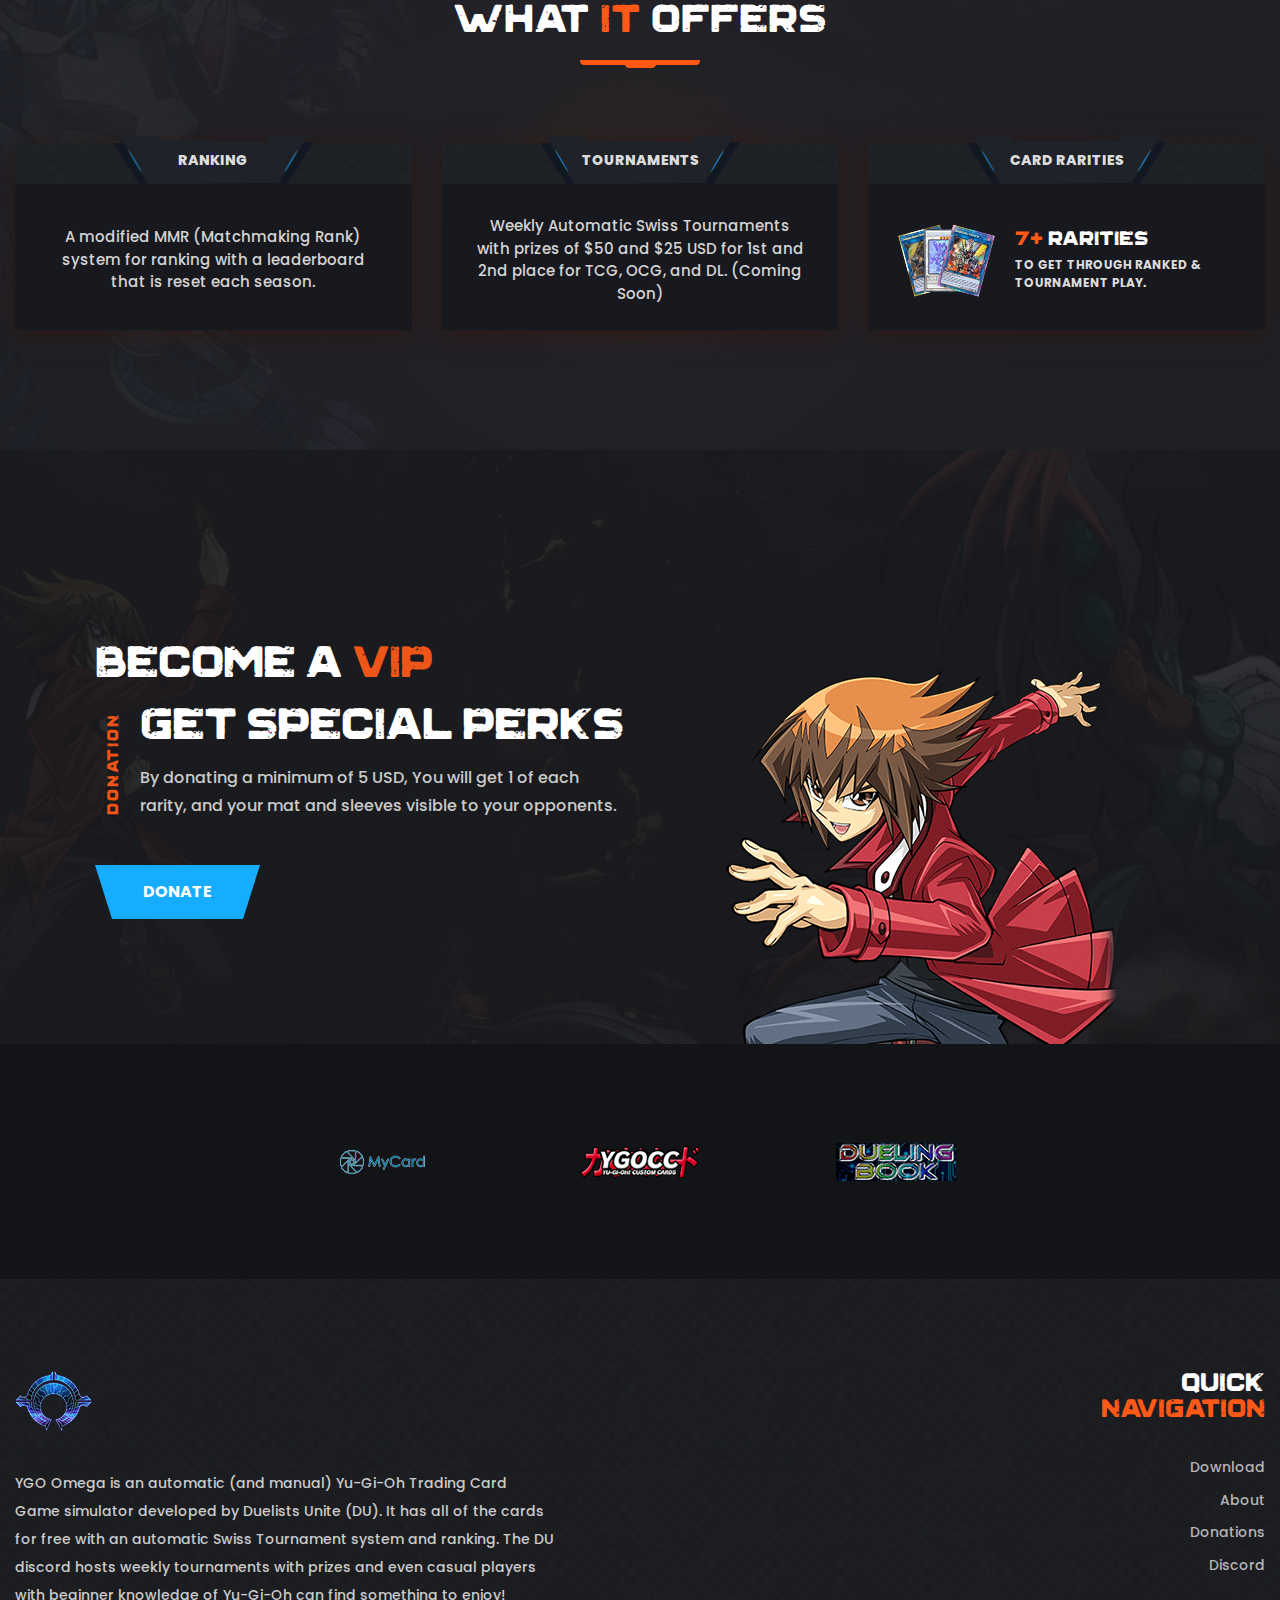
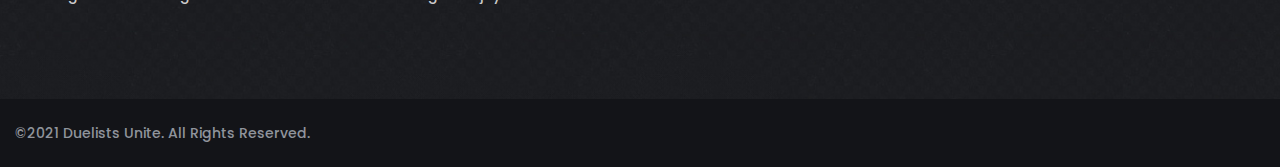
==== commit ce7d0069: "updates" ====
--- a/index.html
+++ b/index.html
@@ -24,6 +24,25 @@
         <link rel="stylesheet" href="css/style.css">
         <link rel="stylesheet" href="css/responsive.css">
     </head>
+    <style>
+        .contain {
+    max-width:960px;
+    text-align:center;
+}
+.eded {
+  margin: auto;
+  width: 50%;
+
+  
+}
+
+.category {
+   position:relative;
+   display: inline-block;
+   float:left;
+   padding:5px;
+}
+    </style>
     <body>
 
         <!-- preloader -->
@@ -80,9 +99,7 @@
                                             <a href="index-3.html"><img src="img/logo/h3_logo.png" alt="Logo"></a>
                                         </div>
                                         <ul class="right">
-                                            <li><a href="#premiumthemes">Premium Themes</a>
-                                               
-                                            </li>
+                                           
                                             <li><a href="#donations">Donations</a></li>
 											   <li><a href="#rarities">Rarities</a></li>
 											 
@@ -105,9 +122,7 @@
                                             <a href="index-3.html"><img src="img/logo/h3_logo.png" alt="Logo"></a>
                                         </div>
                                         <ul class="right">
-                                            <li><a href="#premiumthemes">Premium Themes</a>
-                                               
-                                            </li>
+                                           
                                             <li><a href="#donations">Donations</a></li>
 											   <li><a href="#rarities">Rarities</a></li>
 											 
@@ -150,7 +165,25 @@
                             <div class="third-banner-content text-center wow bounceInUp" data-wow-delay=".2s">
                                 <h2>YGO Omega</h2>
                                 <h6>Play Yu-Gi-Oh! Online Now</h6>
-                                <a href="https://github.com/duelists-unite/omega-releases/releases/tag/Latest" class="btn rotated-btn">DOWNLOAD</a>
+                                <div class="eded">
+                             
+  <div align="center" class="category" >
+    <a href="https://github.com/duelists-unite/omega-releases/releases/download/Latest/Omega_Installer-Windows.msi">
+   <img src="img/download/download_windows.png" />
+</a>
+</div>
+<div align="center" class="category">
+     <a href="https://github.com/duelists-unite/omega-releases/releases/download/Latest/linux-x64.zip">
+   <img src="img/download/download_linux.png" />
+   </a>
+</div>
+<div align="center" class="category">
+     <a href="https://github.com/duelists-unite/omega-releases/releases/download/Latest/android.apk">
+   <img src="img/download/download_android.png" />    
+   </a>
+</div>
+</div>
+ 
                             </div>
                         </div>
                     </div>
@@ -242,285 +275,6 @@
             </section>
             <!-- third-about-area-end -->
 
-            <!-- game-gallery-area -->
-            <div class="game-gallery-area position-relative" id="premiumthemes">
-                <div class="game-gallery-bg"></div>
-				
-                <div class="container-fluid p-0 fix">
-				
-                        
-                           
-                       
-                   
-                    <div class="row game-gallery-active">
-                        <div class="col-12">
-                            <div class="game-gallery-item">
-                                <img src="img/images/game_gallery_01.png" alt="">
-                            </div>
-                        </div>
-                        <div class="col-12">
-                            <div class="game-gallery-item">
-                                <img src="img/images/game_gallery_02.png" alt="">
-                            </div>
-                        </div>
-                        <div class="col-12">
-                            <div class="game-gallery-item">
-                                <img src="img/images/game_gallery_03.png" alt="">
-                            </div>
-                        </div>
-                        <div class="col-12">
-                            <div class="game-gallery-item">
-                                <img src="img/images/game_gallery_04.png" alt="">
-                            </div>
-                        </div>
-						 <div class="col-12">
-                            <div class="game-gallery-item">
-                                <img src="img/images/game_gallery_05.png" alt="">
-                            </div>
-                        </div>
-						 <div class="col-12">
-                            <div class="game-gallery-item">
-                                <img src="img/images/game_gallery_06.png" alt="">
-                            </div>
-                        </div>
-						 <div class="col-12">
-                            <div class="game-gallery-item">
-                                <img src="img/images/game_gallery_07.png" alt="">
-                            </div>
-                        </div>
-						 <div class="col-12">
-                            <div class="game-gallery-item">
-                                <img src="img/images/game_gallery_08.png" alt="">
-                            </div>
-                        </div>
-						 <div class="col-12">
-                            <div class="game-gallery-item">
-                                <img src="img/images/game_gallery_09.png" alt="">
-                            </div>
-                        </div>
-						 <div class="col-12">
-                            <div class="game-gallery-item">
-                                <img src="img/images/game_gallery_10.png" alt="">
-                            </div>
-                        </div>
-						 <div class="col-12">
-                            <div class="game-gallery-item">
-                                <img src="img/images/game_gallery_11.png" alt="">
-                            </div>
-                        </div>
-						 <div class="col-12">
-                            <div class="game-gallery-item">
-                                <img src="img/images/game_gallery_12.png" alt="">
-                            </div>
-                        </div>
-						 <div class="col-12">
-                            <div class="game-gallery-item">
-                                <img src="img/images/game_gallery_13.png" alt="">
-                            </div>
-                        </div>
-						 <div class="col-12">
-                            <div class="game-gallery-item">
-                                <img src="img/images/game_gallery_14.png" alt="">
-                            </div>
-                        </div>
-						 <div class="col-12">
-                            <div class="game-gallery-item">
-                                <img src="img/images/game_gallery_15.png" alt="">
-                            </div>
-                        </div>
-						 <div class="col-12">
-                            <div class="game-gallery-item">
-                                <img src="img/images/game_gallery_16.png" alt="">
-                            </div>
-                        </div>
-						 <div class="col-12">
-                            <div class="game-gallery-item">
-                                <img src="img/images/game_gallery_17.png" alt="">
-                            </div>
-                        </div>
-						 <div class="col-12">
-                            <div class="game-gallery-item">
-                                <img src="img/images/game_gallery_18.png" alt="">
-                            </div>
-                        </div>
-						 <div class="col-12">
-                            <div class="game-gallery-item">
-                                <img src="img/images/game_gallery_19.png" alt="">
-                            </div>
-                        </div>
-						 <div class="col-12">
-                            <div class="game-gallery-item">
-                                <img src="img/images/game_gallery_20.png" alt="">
-                            </div>
-                        </div>
-						 <div class="col-12">
-                            <div class="game-gallery-item">
-                                <img src="img/images/game_gallery_21.png" alt="">
-                            </div>
-                        </div>
-                    </div>
-                </div>
-                <div class="slider-nav"></div>
-            </div>
-            <!-- game-gallery-area-end -->
-
-            <!-- my-match-area -->
-            <section class="my-match-area my-match-bg pb-120">
-                <div class="container custom-container">
-                    <div class="row">
-                        <div class="col-12">
-                            <div class="third-section-title text-center mb-75">
-                                <h2>Get <span>Premium</span> Themes</h2>
-                            </div>
-                        </div>
-                    </div>
-                    <div class="row">
-                        <div class="col-12">
-                            <div class="my-match-wrap">
-                                <div class="my-match-box-wrap wow fadeInDown" data-wow-delay=".2s">
-                                    <img src="img/bg/my_match_box.png" alt="" class="match-box-bg">
-                                    <ul>
-                                        <li>
-                                             <div class="my-match-team">
-                                                <div class="team-one">
-                                                    <a href="#"><img src="img/team/my_match_clan03.png" alt=""></a>
-                                                </div>
-                                             
-                                            </div>
-                                        </li>
-                                        <li>
-                                            <div class="my-match-info">
-                                                <a href="https://forum.duelistsunite.org/t/premium-themes-for-ygo-omega-by-aire/792" target="_blank" class="live-btn">Premium Themes Wave 1</a>
-                                                <h5>-35% OFF</h5>
-                                                <span>Power of Chaos: Kaiba the Revenge, TombStation, Tron: Legacy</span>
-                                            </div>
-                                        </li>
-                                        <li>
-                                            <a href="https://forum.duelistsunite.org/t/premium-themes-for-ygo-omega-by-aire/792" target="_blank" class="watch-stream"><i class="fas fa-podcast"></i> Download</a>
-                                        </li>
-                                    </ul>
-                                </div>
-                                <div class="my-match-box-wrap wow fadeInDown" data-wow-delay=".4s">
-                                    <img src="img/bg/my_match_box.png" alt="" class="match-box-bg">
-                                    <ul>
-                                        <li>
-                                            <div class="my-match-team">
-                                                <div class="team-one">
-                                                    <a href="#"><img src="img/team/my_match_clan04.png" alt=""></a>
-                                                </div>
-                                               
-                                            </div>
-                                        </li>
-                                        <li>
-                                            <div class="my-match-info">
-                                                <a href="https://forum.duelistsunite.org/t/wave-2-of-premium-themes-for-ygo-omega-by-aire/1173" target="_blank" class="live-btn">Premium Themes Wave 2</a>
-                                                <h5>-28% OFF</h5>
-                                                <span>CyberStation, Call of the Haunted, World Legacy</span>
-                                            </div>
-                                        </li>
-                                        <li>
-                                            <a href="https://forum.duelistsunite.org/t/wave-2-of-premium-themes-for-ygo-omega-by-aire/1173" target="_blank" class="watch-stream"><i class="fas fa-podcast"></i> Download</a>
-                                        </li>
-                                    </ul>
-                                </div>
-                                <div class="my-match-box-wrap wow fadeInDown" data-wow-delay=".6s">
-                                    <img src="img/bg/my_match_box.png" alt="" class="match-box-bg">
-                                    <ul>
-                                        <li>
-                                            <div class="my-match-team">
-                                                <div class="team-one">
-                                                    <a href="#"><img src="img/team/my_match_clan05.png" alt=""></a>
-                                                </div>
-                                               
-                                            </div>
-                                        </li>
-                                        <li>
-                                            <div class="my-match-info">
-                                                <a href="https://forum.duelistsunite.org/t/wave-3-of-ygo-omega-premium-themes-by-aire/1576" target="_blank" class="live-btn">Premium Themes Wave 3</a>
-                                                <h5>-37% OFF</h5>
-                                                <span>Cyberpunk 2021, Dogmatika Nexus, SpringStation</span>
-                                            </div>
-                                        </li>
-                                        <li>
-                                            <a href="https://forum.duelistsunite.org/t/wave-3-of-ygo-omega-premium-themes-by-aire/1576" target="_blank" class="watch-stream"><i class="fas fa-podcast"></i> Download</a>
-                                        </li>
-                                    </ul>
-                                </div>
-								  <div class="my-match-box-wrap wow fadeInDown" data-wow-delay=".6s">
-                                    <img src="img/bg/my_match_box.png" alt="" class="match-box-bg">
-                                    <ul>
-                                        <li>
-                                            <div class="my-match-team">
-                                                <div class="team-one">
-                                                    <a href="#"><img src="img/team/my_match_clan06.png" alt=""></a>
-                                                </div>
-                                               
-                                            </div>
-                                        </li>
-                                        <li>
-                                            <div class="my-match-info">
-                                                <a href="https://forum.duelistsunite.org/t/wave-4-of-premium-themes-for-ygo-omega-by-aire/1720/1" target="_blank" class="live-btn">Premium Themes Wave 4</a>
-                                                <h5>-25% OFF</h5>
-                                                <span>Yu-Gi-Oh! DM - The Final Battle, Yu-Gi-Oh! GX - The Supreme King Castle, Yu-Gi-Oh! 5D's - Signals of Doom</span>
-                                            </div>
-                                        </li>
-                                        <li>
-                                            <a href="https://forum.duelistsunite.org/t/wave-4-of-premium-themes-for-ygo-omega-by-aire/1720/1" target="_blank" class="watch-stream"><i class="fas fa-podcast"></i> Download</a>
-                                        </li>
-                                    </ul>
-                                </div>
-								  <div class="my-match-box-wrap wow fadeInDown" data-wow-delay=".6s">
-                                    <img src="img/bg/my_match_box.png" alt="" class="match-box-bg">
-                                    <ul>
-                                        <li>
-                                            <div class="my-match-team">
-                                                <div class="team-one">
-                                                    <a href="#"><img src="img/team/my_match_clan02.png" alt=""></a>
-                                                </div>
-                                               
-                                            </div>
-                                        </li>
-                                        <li>
-                                            <div class="my-match-info">
-                                                <a href="https://forum.duelistsunite.org/t/wave-5-of-premium-themes-for-ygo-omega/3536/1" target="_blank" class="live-btn">Premium Themes Wave 5</a>
-                                                <h5>-30% OFF</h5>
-                                                <span>Yu-Gi-Oh! Arc-V - Performapal Carnival, Mystic Mine, Okami, Island in the Sky, Spirits of the Temple</span>
-                                            </div>
-                                        </li>
-                                        <li>
-                                            <a href="https://forum.duelistsunite.org/t/wave-5-of-premium-themes-for-ygo-omega/3536/1" target="_blank" class="watch-stream"><i class="fas fa-podcast"></i> Download</a>
-                                        </li>
-                                    </ul>
-                                </div>
-								  <div class="my-match-box-wrap wow fadeInDown" data-wow-delay=".6s">
-                                    <img src="img/bg/my_match_box.png" alt="" class="match-box-bg">
-                                    <ul>
-                                        <li>
-                                            <div class="my-match-team">
-                                                <div class="team-one">
-                                                    <a href="#"><img src="img/team/my_match_clan01.png" alt=""></a>
-                                                </div>
-                                                
-                                            </div>
-                                        </li>
-                                        <li>
-                                            <div class="my-match-info">
-                                                <a href="https://forum.duelistsunite.org/t/wave-6-of-premium-themes-for-ygo-omega/6559/1" target="_blank" class="live-btn">Premium Themes Wave 6</a>
-                                                <h5>-35% OFF</h5>
-                                                <span>Dawn of Orcust, Cybernetic Horizon, Burning Abyss, Cozy Days</span>
-                                            </div>
-                                        </li>
-                                        <li>
-                                            <a href="https://forum.duelistsunite.org/t/wave-6-of-premium-themes-for-ygo-omega/6559/1" target="_blank" class="watch-stream"><i class="fas fa-podcast"></i> Download</a>
-                                        </li>
-                                    </ul>
-                                </div>
-                            </div>
-                        </div>
-                    </div>
-                </div>
-            </section>
-            <!-- my-match-area-end -->
 
             <!-- donation-area -->
             <section class="donation-area donation-bg fix pt-65" id="donations">
@@ -551,137 +305,9 @@
             </section>
             <!-- donation-area-end -->
 
-            <!-- team-area -->
-            <section class="team-area team-bg" id="rarities">
-                <div class="container custom-container">
-                    <div class="row">
-                        <div class="col-12">
-                            <div class="third-section-title text-center mb-60">
-                                <h2>Card<span> Rarities</span></h2>
-                            </div>
-                        </div>
-                    </div>
-                    <div class="row justify-content-center">
-                        <div class="col-xl-3 col-lg-4 col-md-6 col-sm-8">
-                            <div class="third-team-item text-center mb-30">
-                                <div class="third-team-img">
-                                    <img src="img/team/GR.gif" alt="">
-                                </div>
-                                <div class="third-team-content">
-                                    <div class="main-bg"></div>
-                                    <div class="hover-bg"></div>
-                                    <h5><a href="#">Ghost Rare</a></h5>
-                                    <span>1</span>
-                                </div>
-                            </div>
-                        </div>
-                        <div class="col-xl-3 col-lg-4 col-md-6 col-sm-8">
-                            <div class="third-team-item text-center mb-30">
-                                <div class="third-team-img">
-                                    <img src="img/team/PR.gif" alt="">
-                                </div>
-                                <div class="third-team-content">
-                                    <div class="main-bg"></div>
-                                    <div class="hover-bg"></div>
-                                    <h5><a href="#">Prismatic Rare</a></h5>
-                                    <span>2</span>
-                                </div>
-                            </div>
-                        </div>
-                        <div class="col-xl-3 col-lg-4 col-md-6 col-sm-8">
-                            <div class="third-team-item text-center mb-30">
-                                <div class="third-team-img">
-                                    <img src="img/team/GoR.gif" alt="">
-                                </div>
-                                <div class="third-team-content">
-                                    <div class="main-bg"></div>
-                                    <div class="hover-bg"></div>
-                                    <h5><a href="#">Gold Rare</a></h5>
-                                    <span>3</span>
-                                </div>
-                            </div>
-                        </div>
-                        <div class="col-xl-3 col-lg-4 col-md-6 col-sm-8">
-                            <div class="third-team-item text-center mb-30">
-                                <div class="third-team-img">
-                                    <img src="img/team/ScR.gif" alt="">
-                                </div>
-                                <div class="third-team-content">
-                                    <div class="main-bg"></div>
-                                    <div class="hover-bg"></div>
-                                    <h5><a href="#">Secret Rare</a></h5>
-                                    <span>4</span>
-                                </div>
-                            </div>
-                        </div>
-						   <div class="col-xl-3 col-lg-4 col-md-6 col-sm-8">
-                            <div class="third-team-item text-center mb-30">
-                                <div class="third-team-img">
-                                    <img src="img/team/ScU.gif" alt="">
-                                </div>
-                                <div class="third-team-content">
-                                    <div class="main-bg"></div>
-                                    <div class="hover-bg"></div>
-                                    <h5><a href="#">Ultra Rare</a></h5>
-                                    <span>5</span>
-                                </div>
-                            </div>
-                        </div>
-						 <div class="col-xl-3 col-lg-4 col-md-6 col-sm-8">
-                            <div class="third-team-item text-center mb-30">
-                                <div class="third-team-img">
-                                    <img src="img/team/SR.gif" alt="">
-                                </div>
-                                <div class="third-team-content">
-                                    <div class="main-bg"></div>
-                                    <div class="hover-bg"></div>
-                                    <h5><a href="#">Super Rare</a></h5>
-                                    <span>6</span>
-                                </div>
-                            </div>
-                        </div>
-						 <div class="col-xl-3 col-lg-4 col-md-6 col-sm-8">
-                            <div class="third-team-item text-center mb-30">
-                                <div class="third-team-img">
-                                    <img src="img/team/R.gif" alt="">
-                                </div>
-                                <div class="third-team-content">
-                                    <div class="main-bg"></div>
-                                    <div class="hover-bg"></div>
-                                    <h5><a href="#">Rare</a></h5>
-                                    <span>7</span>
-                                </div>
-                            </div>
-                        </div>
-                    </div>
-                </div>
-            </section>
-            <!-- team-area-end -->
-
-            <!-- contact-area -->
-            <section class="contact-area third-contact-bg" id="discord">
-                <div class="container custom-container">
-                    <div class="row align-items-center">
-                        <div class="col-lg-6">
-                            <div class="third-contact-wrap">
-                                <div class="third-title-style">
-                                    <h2>Discord<span> Server</span></h2>
-                                    <div class="inner">
-                                        <h2>Duelists Unite</h2>
-                                        <h6 class="vertical-title">discord</h6>
-                                        <ul>
-                                            <li>Join our Discord Partnered Discord Server with over 90,000 Members and become part of the community today!</li>
-                                        </ul>
-                                    </div>
-                                    <a href="https://discord.gg/duelistsunite" class="btn rotated-btn">Join</a>
-                                </div>
-                            </div>
-                        </div>
-                       
-                    </div>
-                </div>
-            </section>
-            <!-- contact-area-end -->
+            
+
+           
 
             <!-- brand-area -->
             <div class="brand-area t-brand-bg">
@@ -736,9 +362,9 @@
                                     <ul>
                                         <li><a href="#download">Download</a></li>
                                         <li><a href="#about">About</a></li>
-                                        <li><a href="#premiumthemes">Premium Themes</a></li>
+                                    
                                         <li><a href="#donations">Donations</a></li>
-										<li><a href="#rarities">Rarities</a></li>
+									
 										<li><a href="#discord">Discord</a></li>
                                     </ul>
                                 </div>
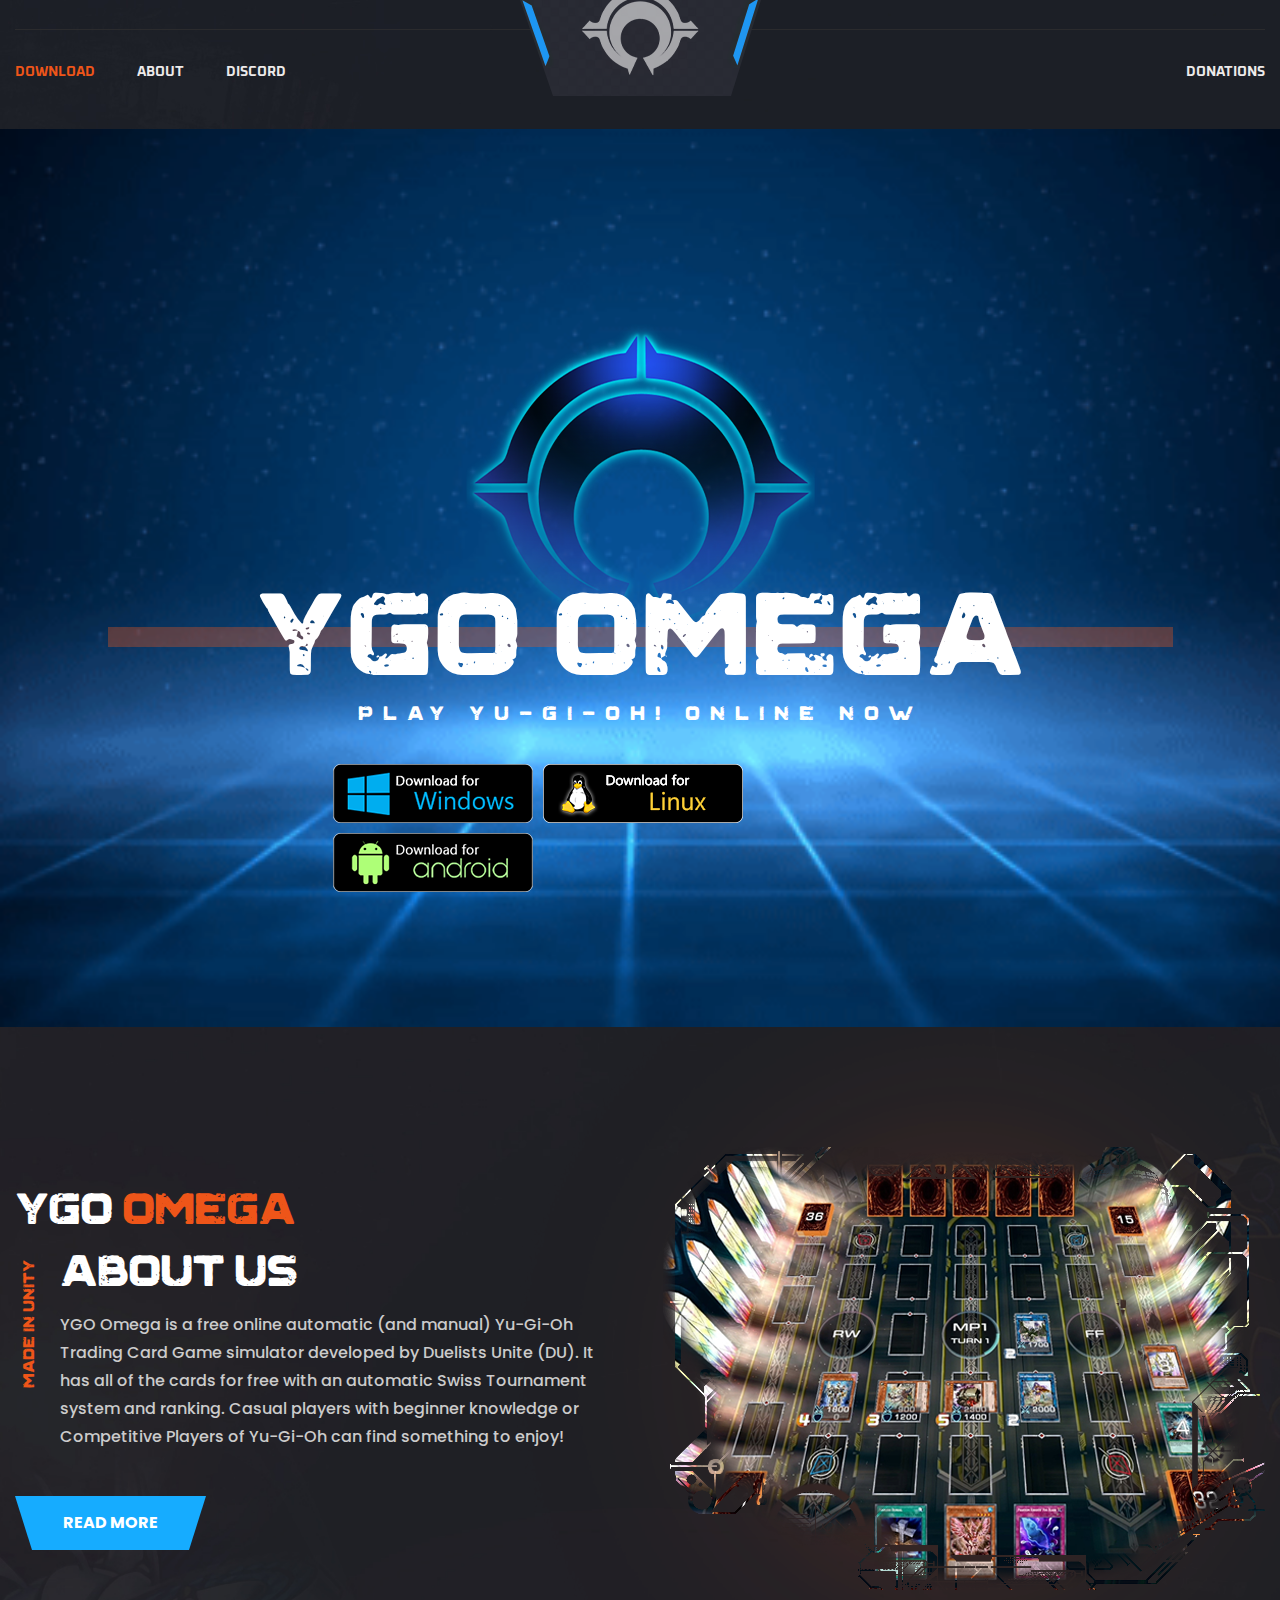
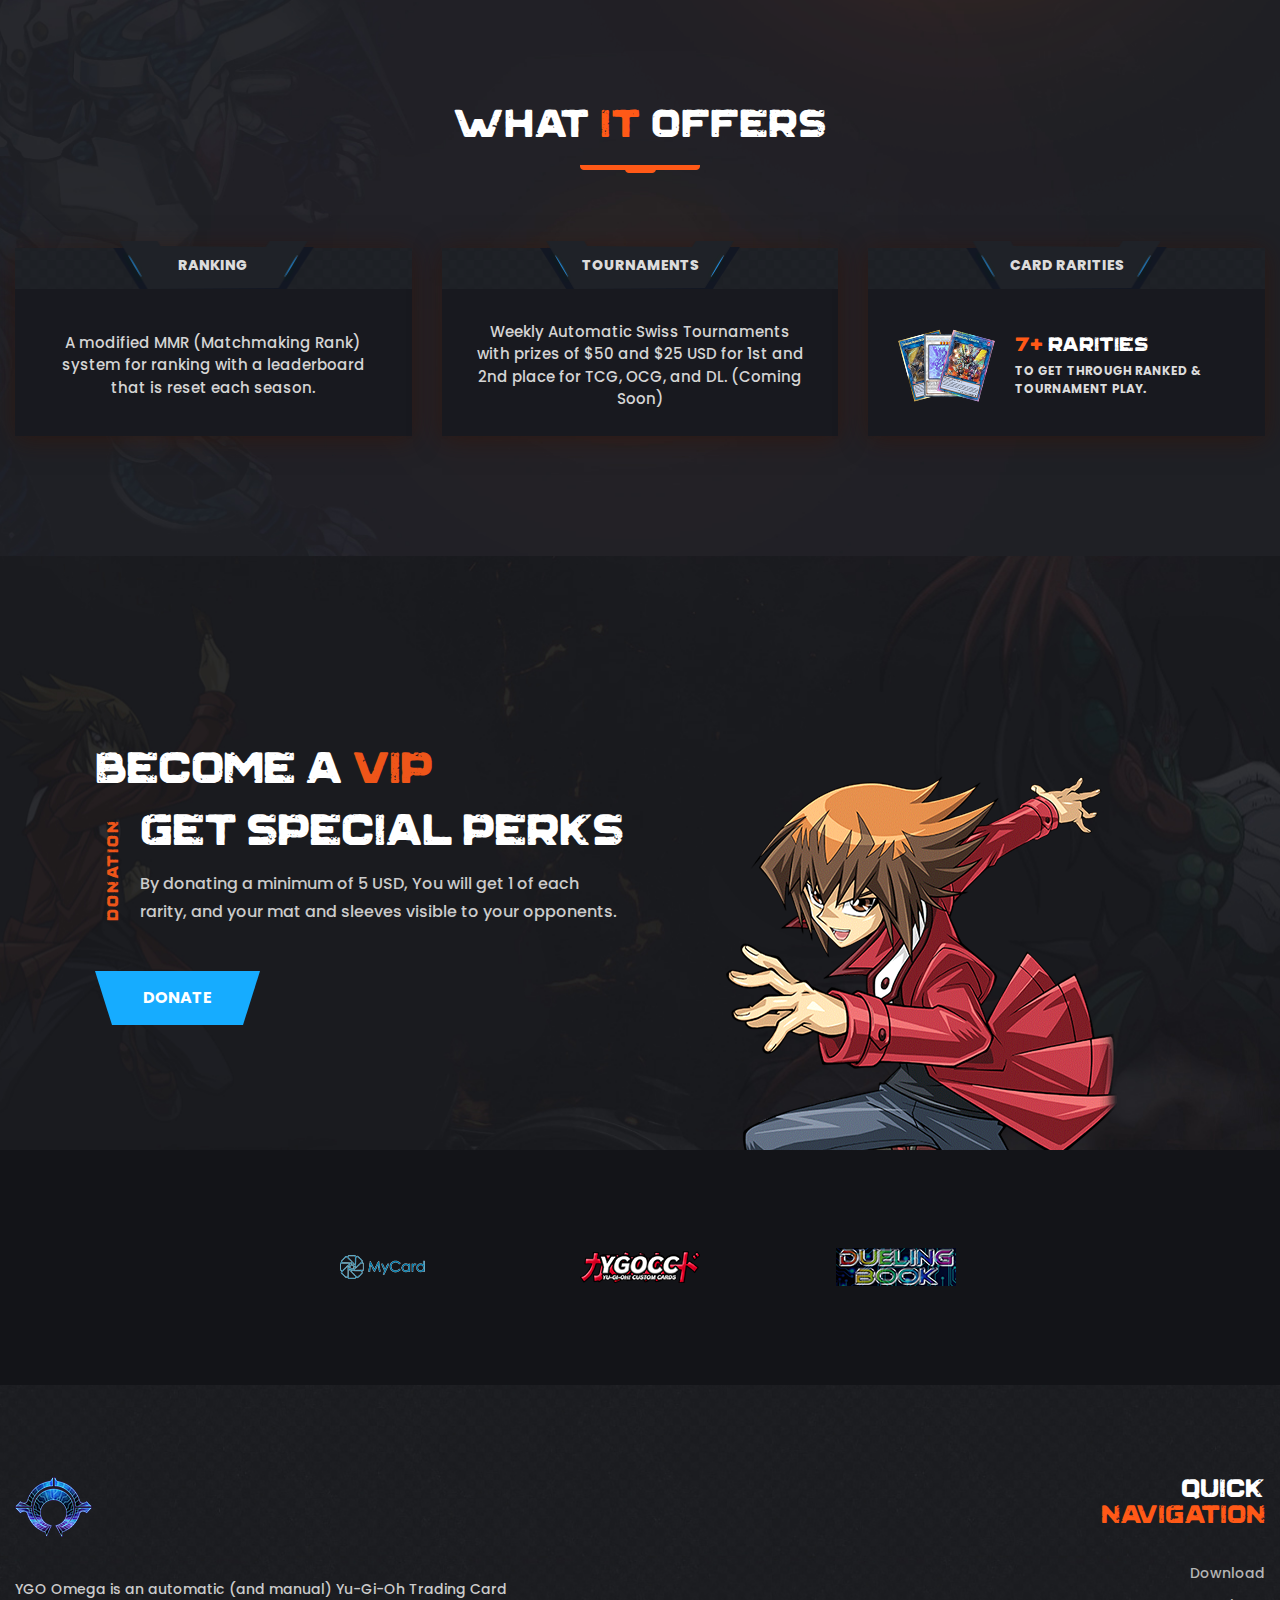
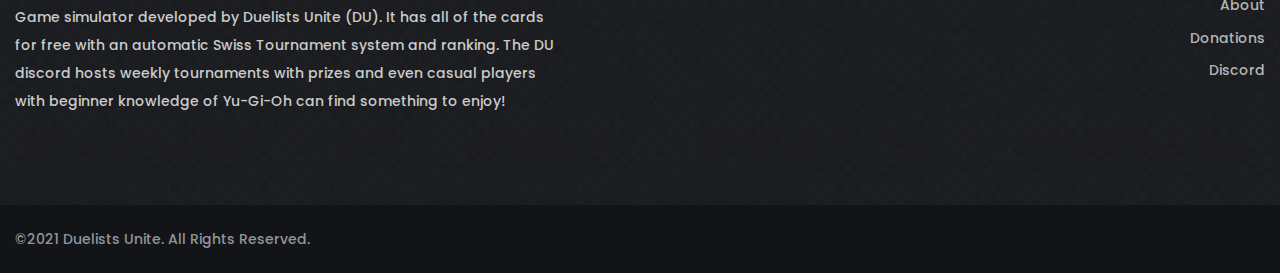
==== commit 8a11f617: "removed bug" ====
--- a/index.html
+++ b/index.html
@@ -101,7 +101,7 @@
                                         <ul class="right">
                                            
                                             <li><a href="#donations">Donations</a></li>
-											   <li><a href="#rarities">Rarities</a></li>
+											
 											 
                                         </ul>
                                     </div>
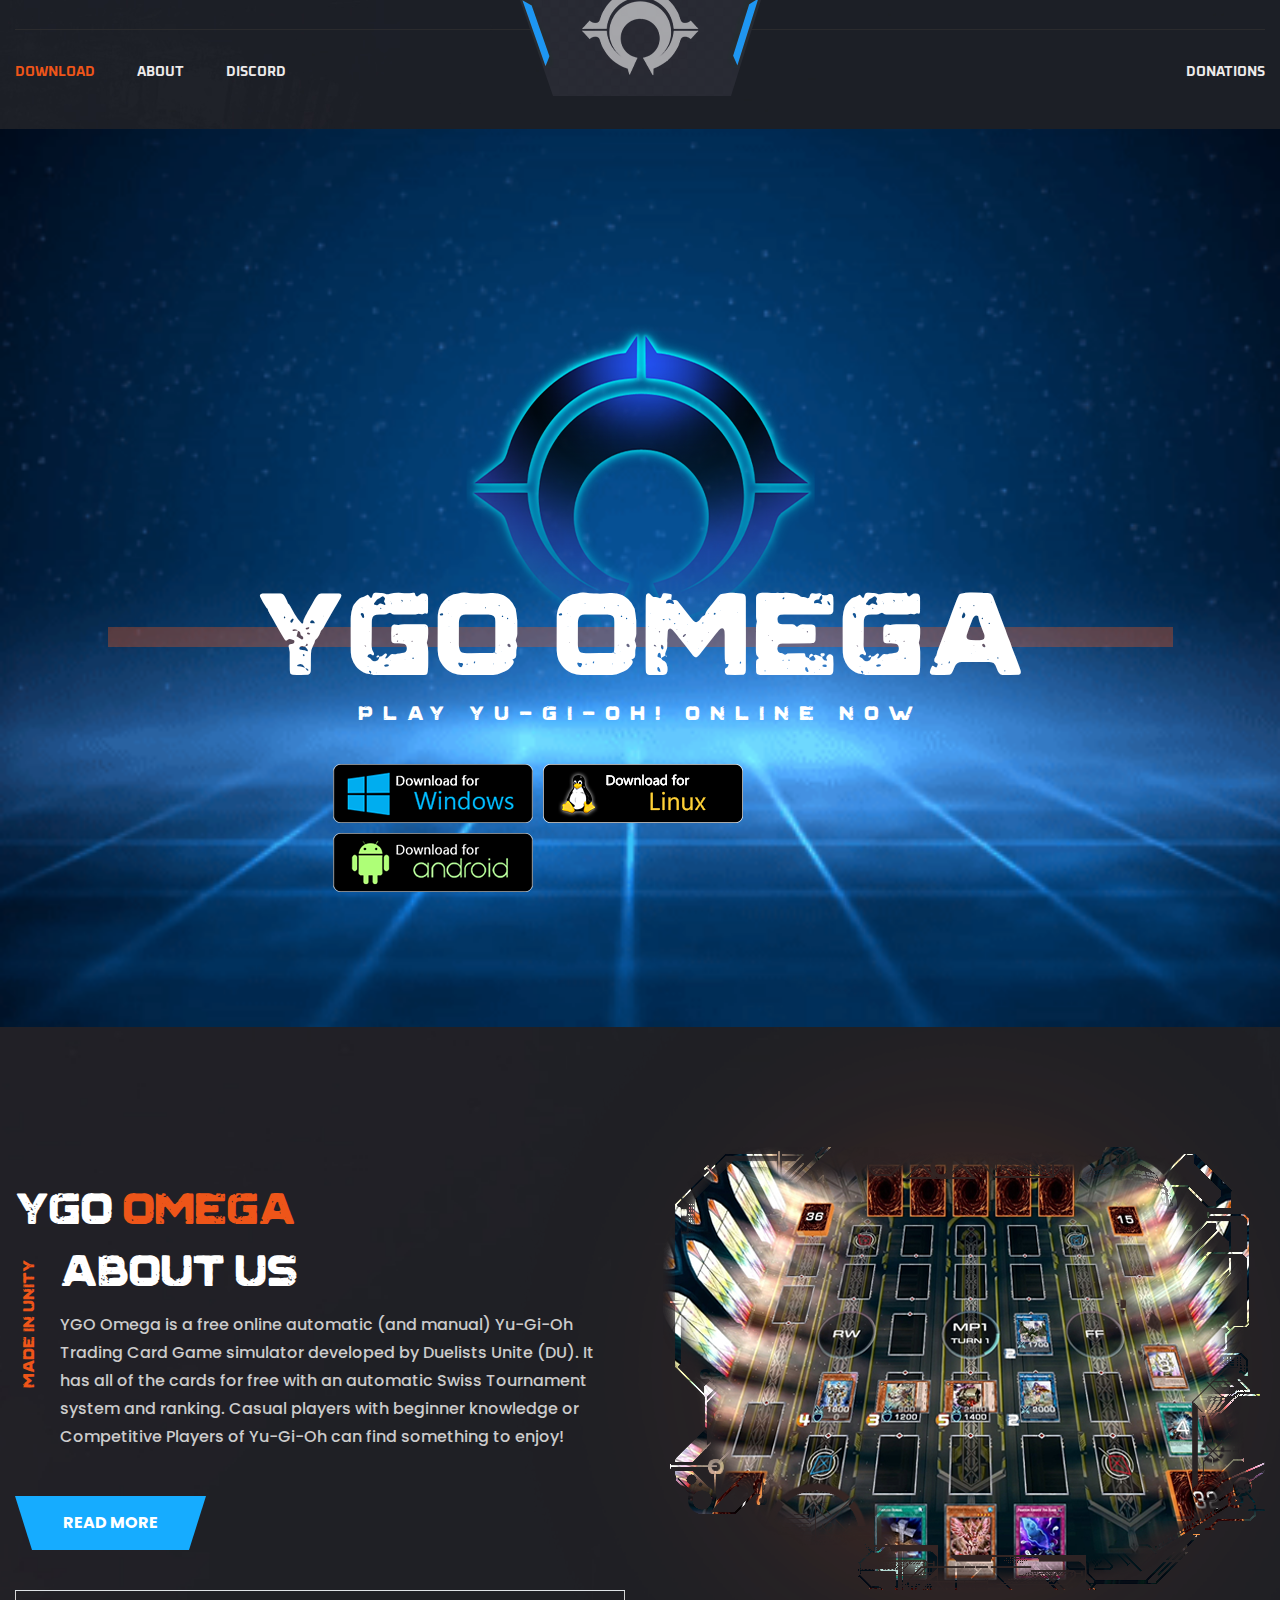
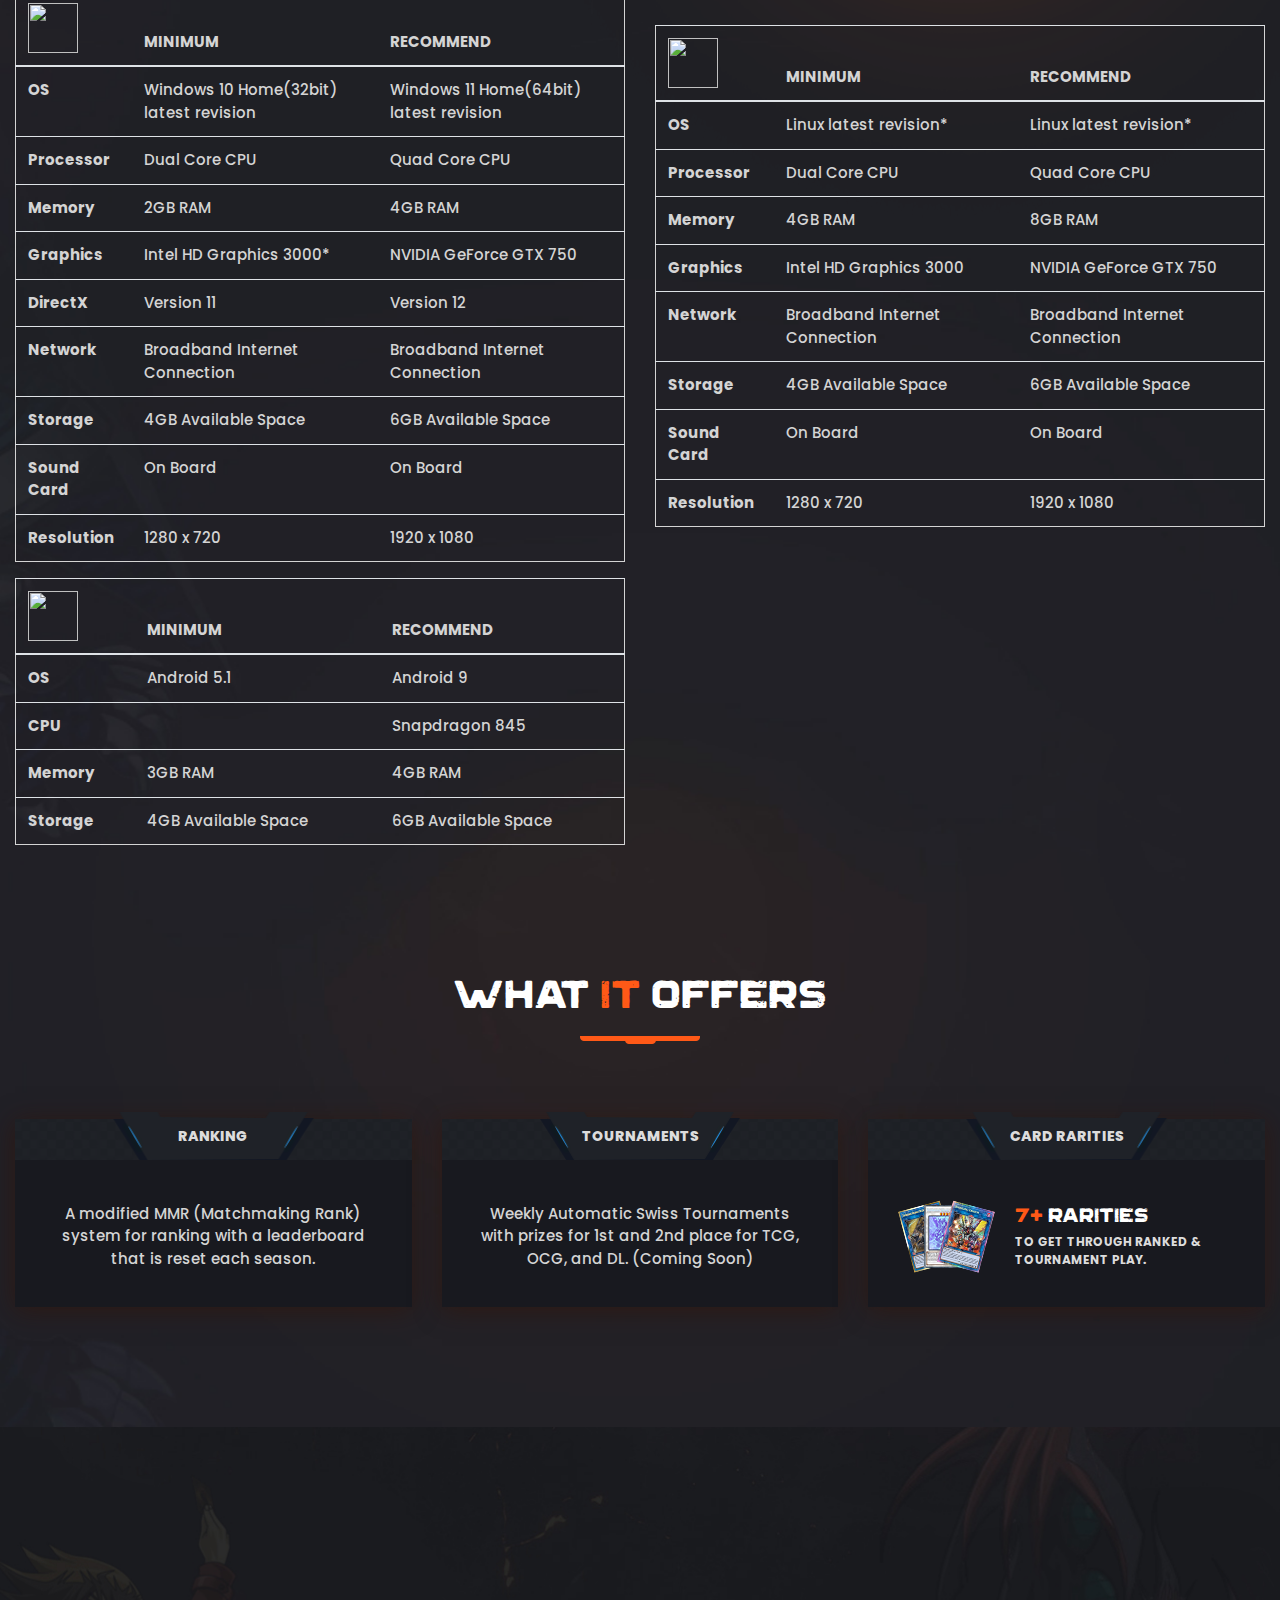
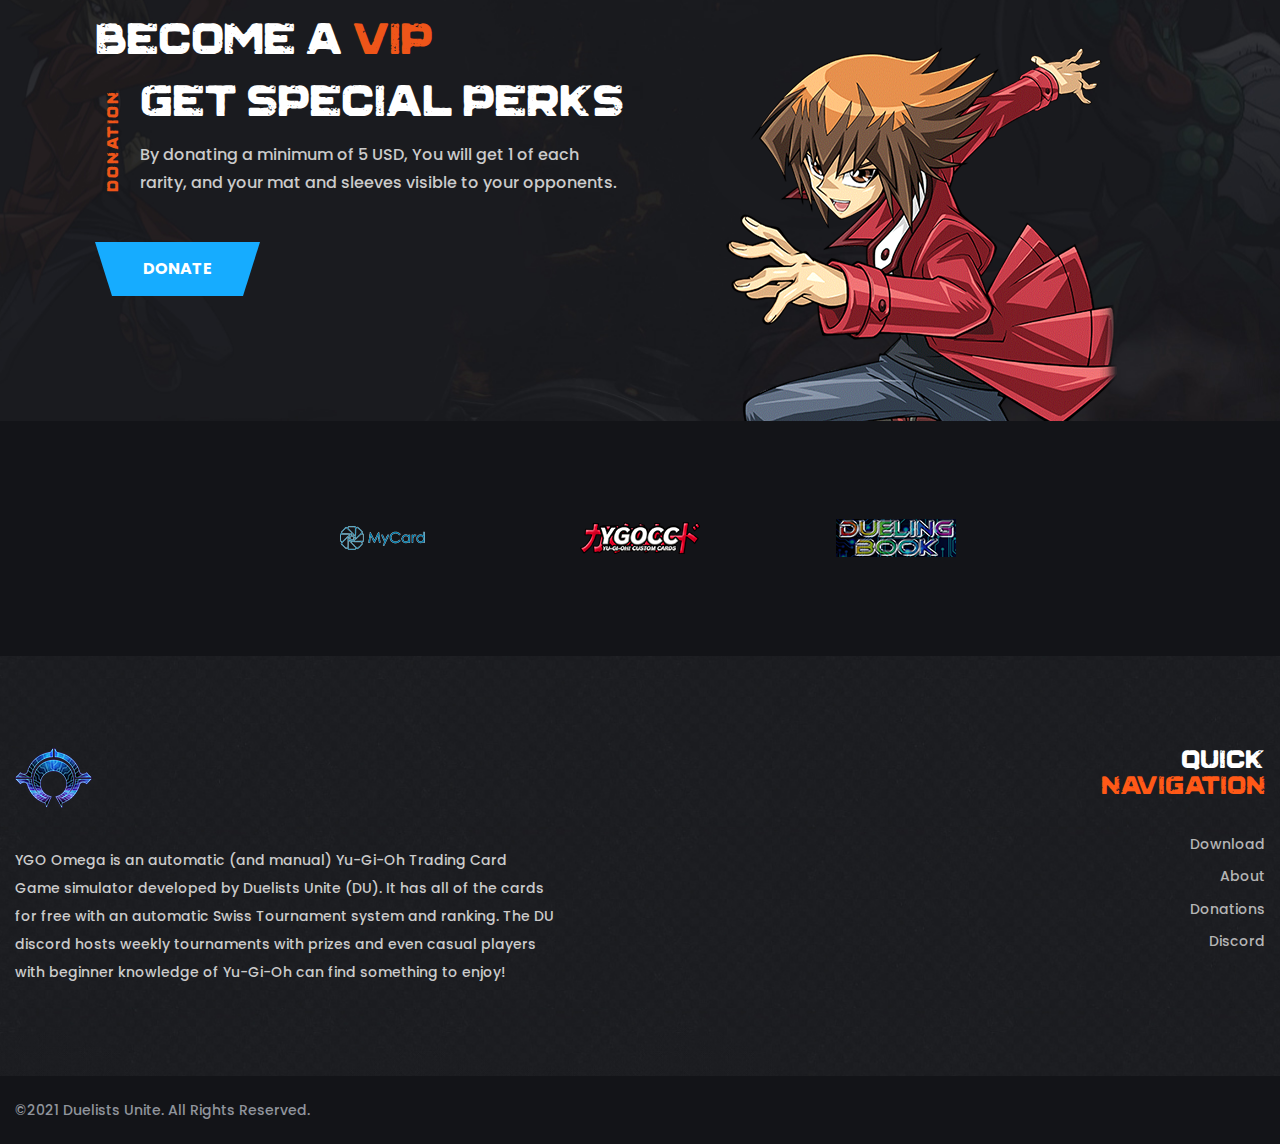
==== commit ea7c84ff: "added sys req" ====
--- a/index.html
+++ b/index.html
@@ -42,6 +42,9 @@
    float:left;
    padding:5px;
 }
+.table {
+  border: 1px solid;
+}
     </style>
     <body>
 
@@ -101,8 +104,7 @@
                                         <ul class="right">
                                            
                                             <li><a href="#donations">Donations</a></li>
-											
-											 
+											   											 
                                         </ul>
                                     </div>
                                   
@@ -124,7 +126,7 @@
                                         <ul class="right">
                                            
                                             <li><a href="#donations">Donations</a></li>
-											   <li><a href="#rarities">Rarities</a></li>
+											   
 											 
                                         </ul>
                                     </div>
@@ -193,6 +195,7 @@
 
             <!-- third-about-area -->
             <section class="third-about-area third-about-bg pt-120 pb-90" id="about">
+
                 <div class="container custom-container">
                     <div class="row align-items-center">
                         <div class="col-lg-6 order-0 order-lg-2">
@@ -201,6 +204,156 @@
                                 <img src="img/images/third_about_img_shadow.png" class="shadow" alt="">
                             </div>
                         </div>
+
+                        <div class="col-lg-6 order-0 order-lg-2">
+
+                            <table class="table">
+<thead>
+<tr>
+<th><a target="_blank" rel="noopener noreferrer" href="https://camo.githubusercontent.com/2833a6a8bd1c8b0ad840781c24826986f43647eabc0951ee78eca8a3ce45c040/[base64]"><img src="https://camo.githubusercontent.com/2833a6a8bd1c8b0ad840781c24826986f43647eabc0951ee78eca8a3ce45c040/[base64]" width="50" height="50" data-canonical-src="https://ucarecdn.com/8c900607-ec45-4b78-9cbf-2b902ecdfa56/-/format/auto/-/quality/lighter/-/max_icc_size/10/-/resize/180x/" style="max-width: 100%;" title=""></a></th>
+<th>MINIMUM</th>
+<th>RECOMMEND</th>
+</tr>
+</thead>
+<tbody>
+<tr>
+<td><strong>OS</strong></td>
+<td>Windows 10 Home(32bit) latest revision</td>
+<td>Windows 11 Home(64bit) latest revision</td>
+</tr>
+<tr>
+<td><strong>Processor</strong></td>
+<td>Dual Core CPU</td>
+<td>Quad Core CPU</td>
+</tr>
+<tr>
+<td><strong>Memory</strong></td>
+<td>2GB RAM</td>
+<td>4GB RAM</td>
+</tr>
+<tr>
+<td><strong>Graphics</strong></td>
+<td>Intel HD Graphics 3000*</td>
+<td>NVIDIA GeForce GTX 750</td>
+</tr>
+<tr>
+<td><strong>DirectX</strong></td>
+<td>Version 11</td>
+<td>Version 12</td>
+</tr>
+<tr>
+<td><strong>Network</strong></td>
+<td>Broadband Internet Connection</td>
+<td>Broadband Internet Connection</td>
+</tr>
+<tr>
+<td><strong>Storage</strong></td>
+<td>4GB Available Space</td>
+<td>6GB Available Space</td>
+</tr>
+<tr>
+<td><strong>Sound Card</strong></td>
+<td>On Board</td>
+<td>On Board</td>
+</tr>
+<tr>
+<td><strong>Resolution</strong></td>
+<td>1280 x 720</td>
+<td>1920 x 1080</td>
+</tr>
+</tbody>
+</table>
+
+                        </div>
+   <div class="col-lg-6 order-0 order-lg-2">
+
+<table class="table">
+<thead>
+<tr>
+<th><a target="_blank" rel="noopener noreferrer" href="https://camo.githubusercontent.com/377f8755810a0cbe282e4988e4825135baeb60975b94f2db26221290e11370e2/[base64]"><img src="https://camo.githubusercontent.com/377f8755810a0cbe282e4988e4825135baeb60975b94f2db26221290e11370e2/[base64]" width="50" height="50" data-canonical-src="https://ucarecdn.com/dad8e890-2305-4535-ab04-98564bc614d9/-/format/auto/-/quality/lighter/-/max_icc_size/10/-/resize/180x/" style="max-width: 100%;"></a></th>
+<th>MINIMUM</th>
+<th>RECOMMEND</th>
+</tr>
+</thead>
+<tbody>
+<tr>
+<td><strong>OS</strong></td>
+<td>Linux latest revision*</td>
+<td>Linux latest revision*</td>
+</tr>
+<tr>
+<td><strong>Processor</strong></td>
+<td>Dual Core CPU</td>
+<td>Quad Core CPU</td>
+</tr>
+<tr>
+<td><strong>Memory</strong></td>
+<td>4GB RAM</td>
+<td>8GB RAM</td>
+</tr>
+<tr>
+<td><strong>Graphics</strong></td>
+<td>Intel HD Graphics 3000</td>
+<td>NVIDIA GeForce GTX 750</td>
+</tr>
+<tr>
+<td><strong>Network</strong></td>
+<td>Broadband Internet Connection</td>
+<td>Broadband Internet Connection</td>
+</tr>
+<tr>
+<td><strong>Storage</strong></td>
+<td>4GB Available Space</td>
+<td>6GB Available Space</td>
+</tr>
+<tr>
+<td><strong>Sound Card</strong></td>
+<td>On Board</td>
+<td>On Board</td>
+</tr>
+<tr>
+<td><strong>Resolution</strong></td>
+<td>1280 x 720</td>
+<td>1920 x 1080</td>
+</tr>
+</tbody>
+</table>
+
+                        </div>
+                        <div class="col-lg-6 order-0 order-lg-3">
+
+<table class="table">
+<thead>
+<tr>
+<th><a target="_blank" rel="noopener noreferrer" href="https://camo.githubusercontent.com/6dc1734133ea27cd5c2b20d9c8c01cf47f558f1926f57a583b2af40827cdb675/68747470733a2f2f63646e312e69636f6e66696e6465722e636f6d2f646174612f69636f6e732f6c6f676f74797065732f33322f616e64726f69642d3531322e706e67"><img src="https://camo.githubusercontent.com/6dc1734133ea27cd5c2b20d9c8c01cf47f558f1926f57a583b2af40827cdb675/68747470733a2f2f63646e312e69636f6e66696e6465722e636f6d2f646174612f69636f6e732f6c6f676f74797065732f33322f616e64726f69642d3531322e706e67" width="50" height="50" data-canonical-src="https://cdn1.iconfinder.com/data/icons/logotypes/32/android-512.png" style="max-width: 100%;"></a></th>
+<th>MINIMUM</th>
+<th>RECOMMEND</th>
+</tr>
+</thead>
+<tbody>
+<tr>
+<td><strong>OS</strong></td>
+<td>Android 5.1</td>
+<td>Android 9</td>
+</tr>
+<tr>
+<td><strong>CPU</strong></td>
+<td></td>
+<td>Snapdragon 845</td>
+</tr>
+<tr>
+<td><strong>Memory</strong></td>
+<td>3GB RAM</td>
+<td>4GB RAM</td>
+</tr>
+<tr>
+<td><strong>Storage</strong></td>
+<td>4GB Available Space</td>
+<td>6GB Available Space</td>
+</tr>
+</tbody>
+</table>
+                              </div>
                         <div class="col-lg-6">
                             <div class="third-about-content">
                                 <div class="third-title-style">
@@ -213,8 +366,11 @@
                                     <a href="https://forum.duelistsunite.org/t/ygo-omega-version-0-98-open-beta/1978" target="blank_" class="btn rotated-btn">Read More</a>
                                 </div>
                             </div>
-                        </div>
-                    </div>
+
+                        </div>
+
+                    </div>
+
                     <div class="see-my-info-wrap pt-110">
                         <div class="row">
                             <div class="col-12">
@@ -245,7 +401,7 @@
                                     </div>
                                     <div class="my-info-box-content">
                                         <div class="my-info-social">
-                                            <li>Weekly Automatic Swiss Tournaments with prizes of $50 and $25 USD for 1st and 2nd place for TCG, OCG, and DL.  (Coming Soon)</li>
+                                            <li>Weekly Automatic Swiss Tournaments with prizes for 1st and 2nd place for TCG, OCG, and DL.  (Coming Soon)</li>
                                         </div>
                                     </div>
                                 </div>
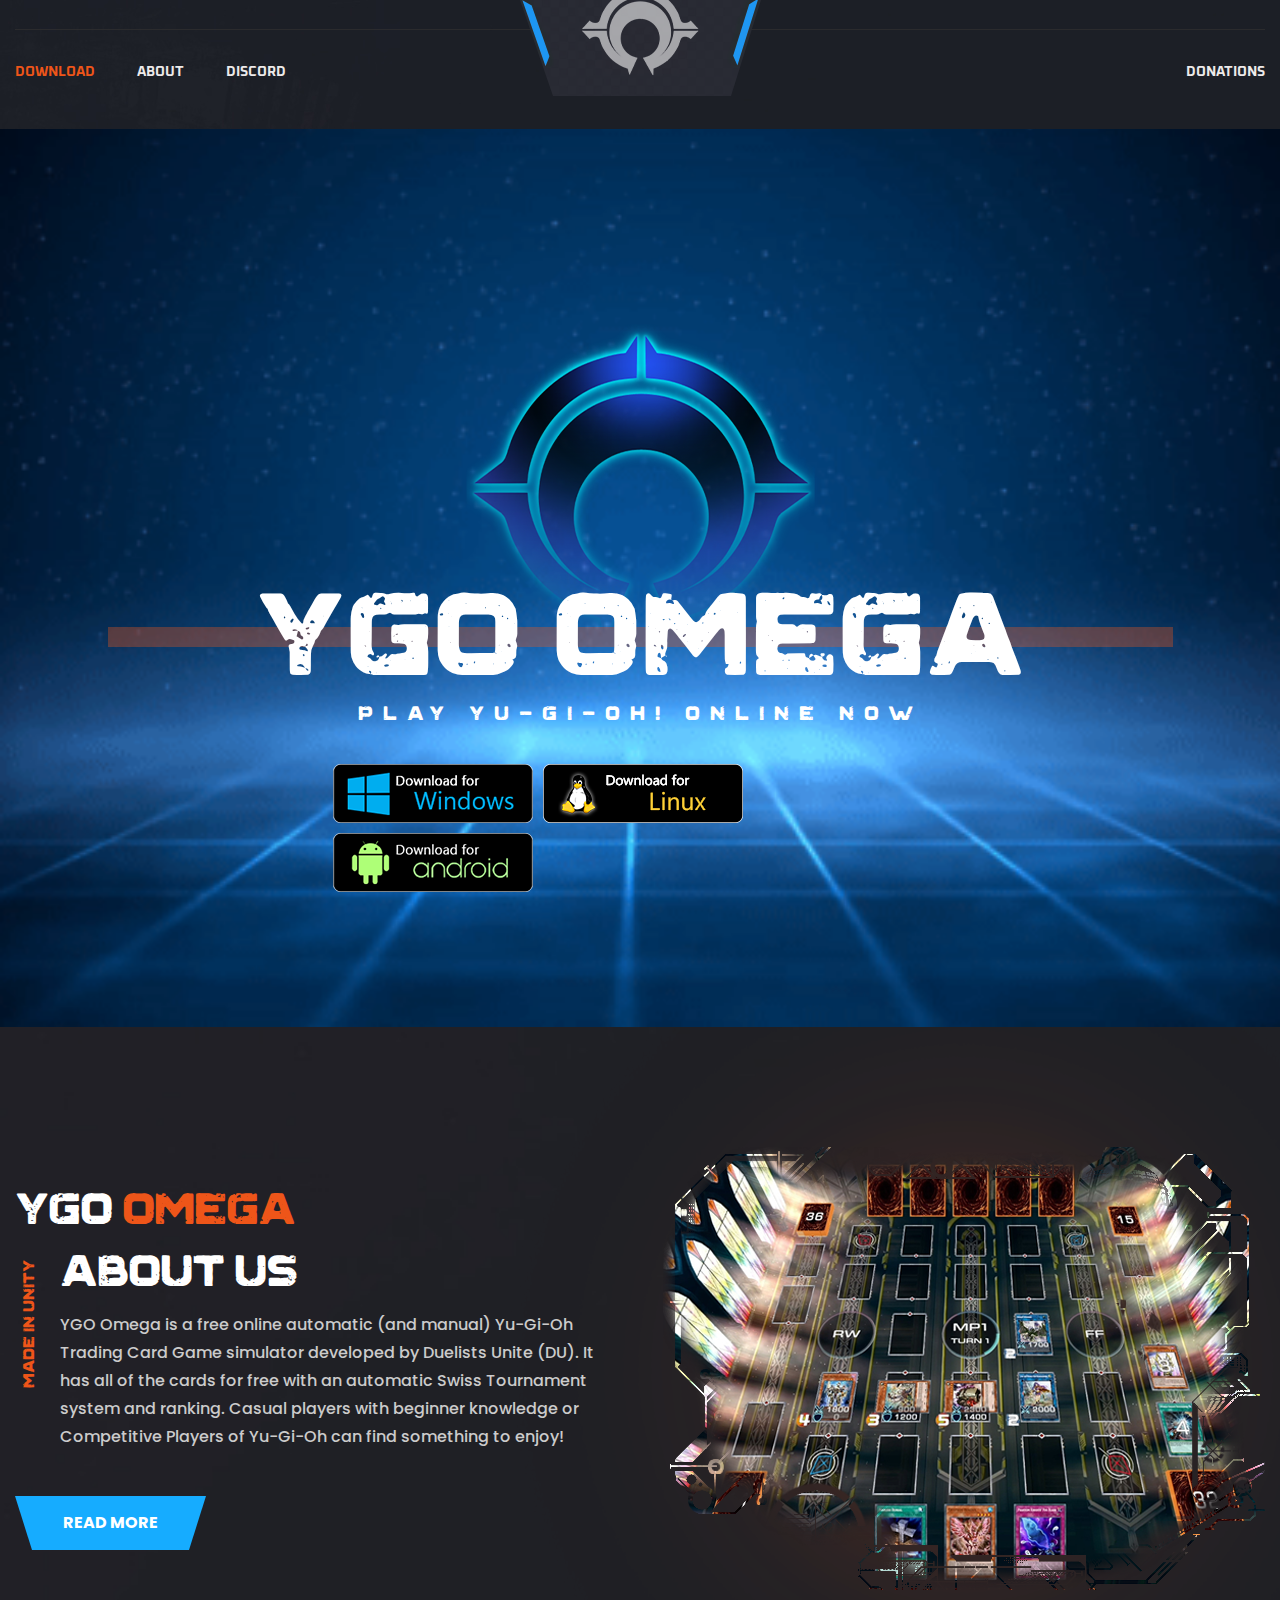
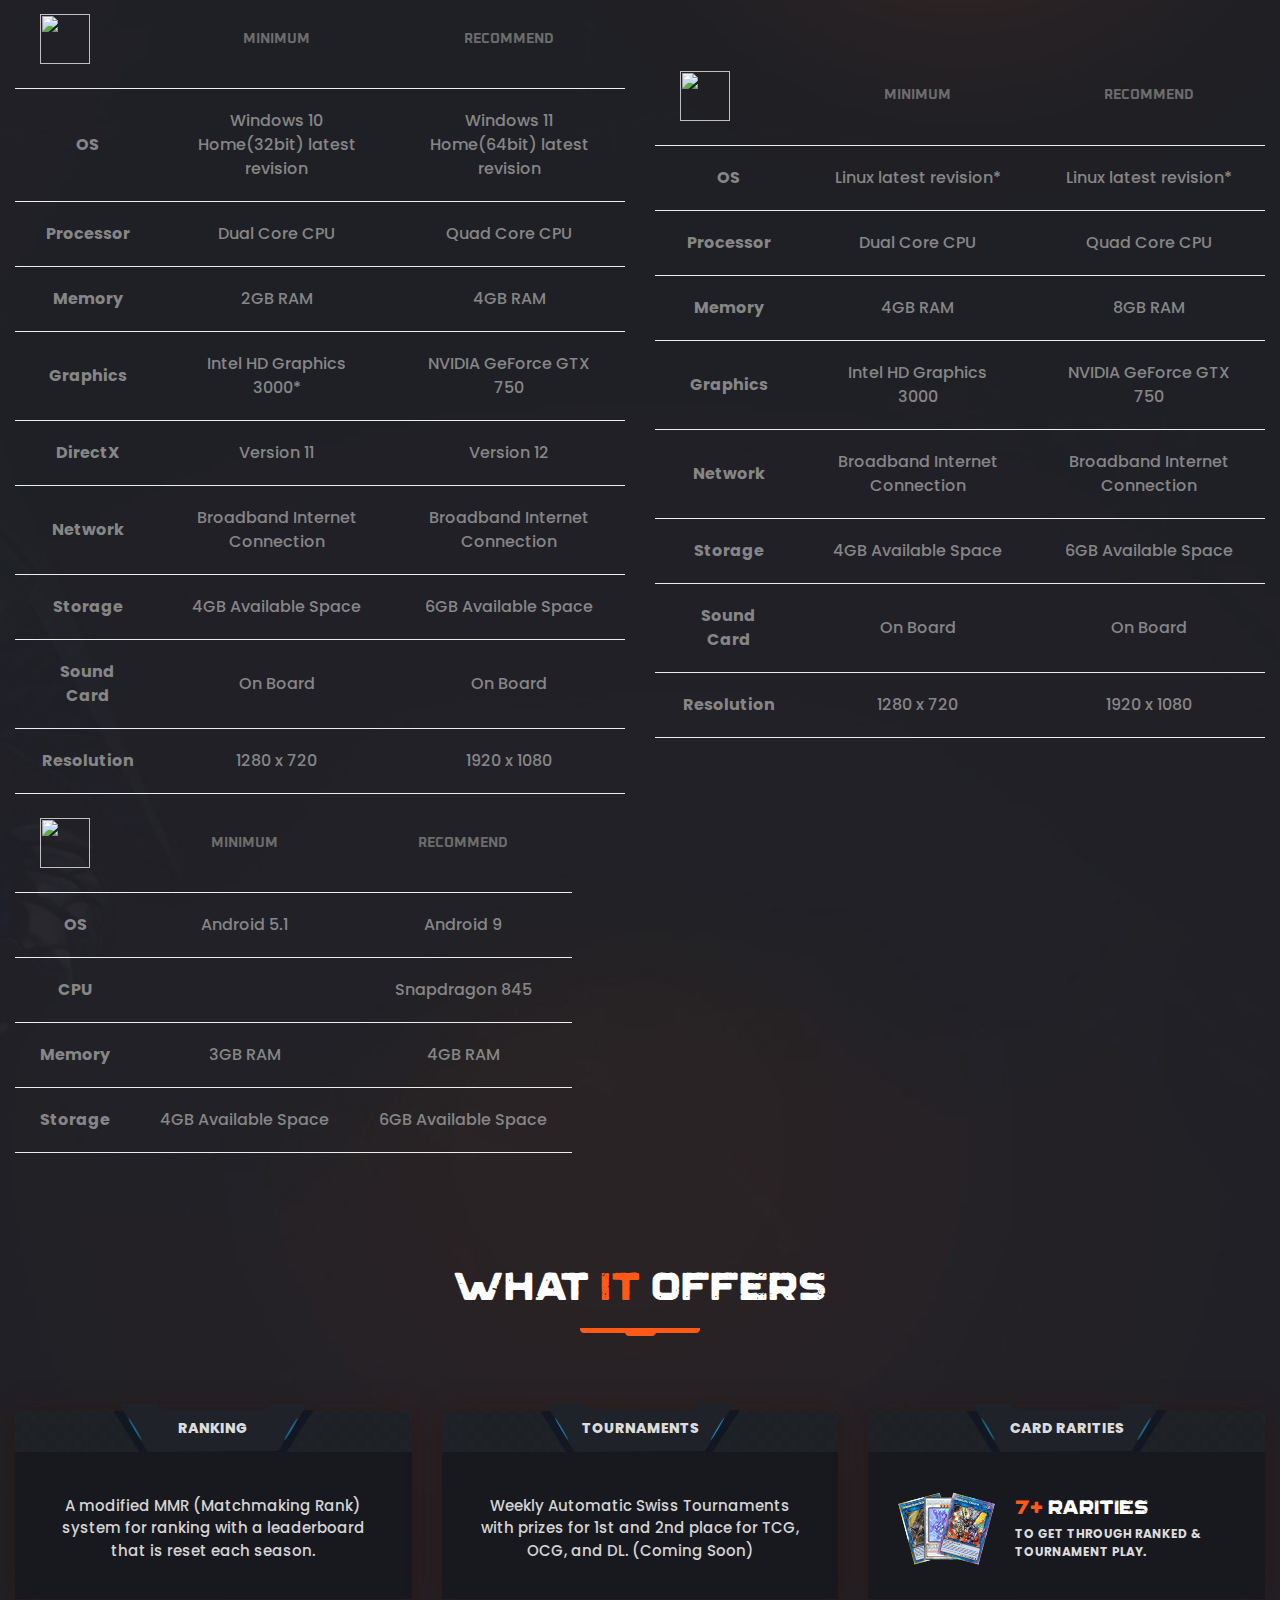
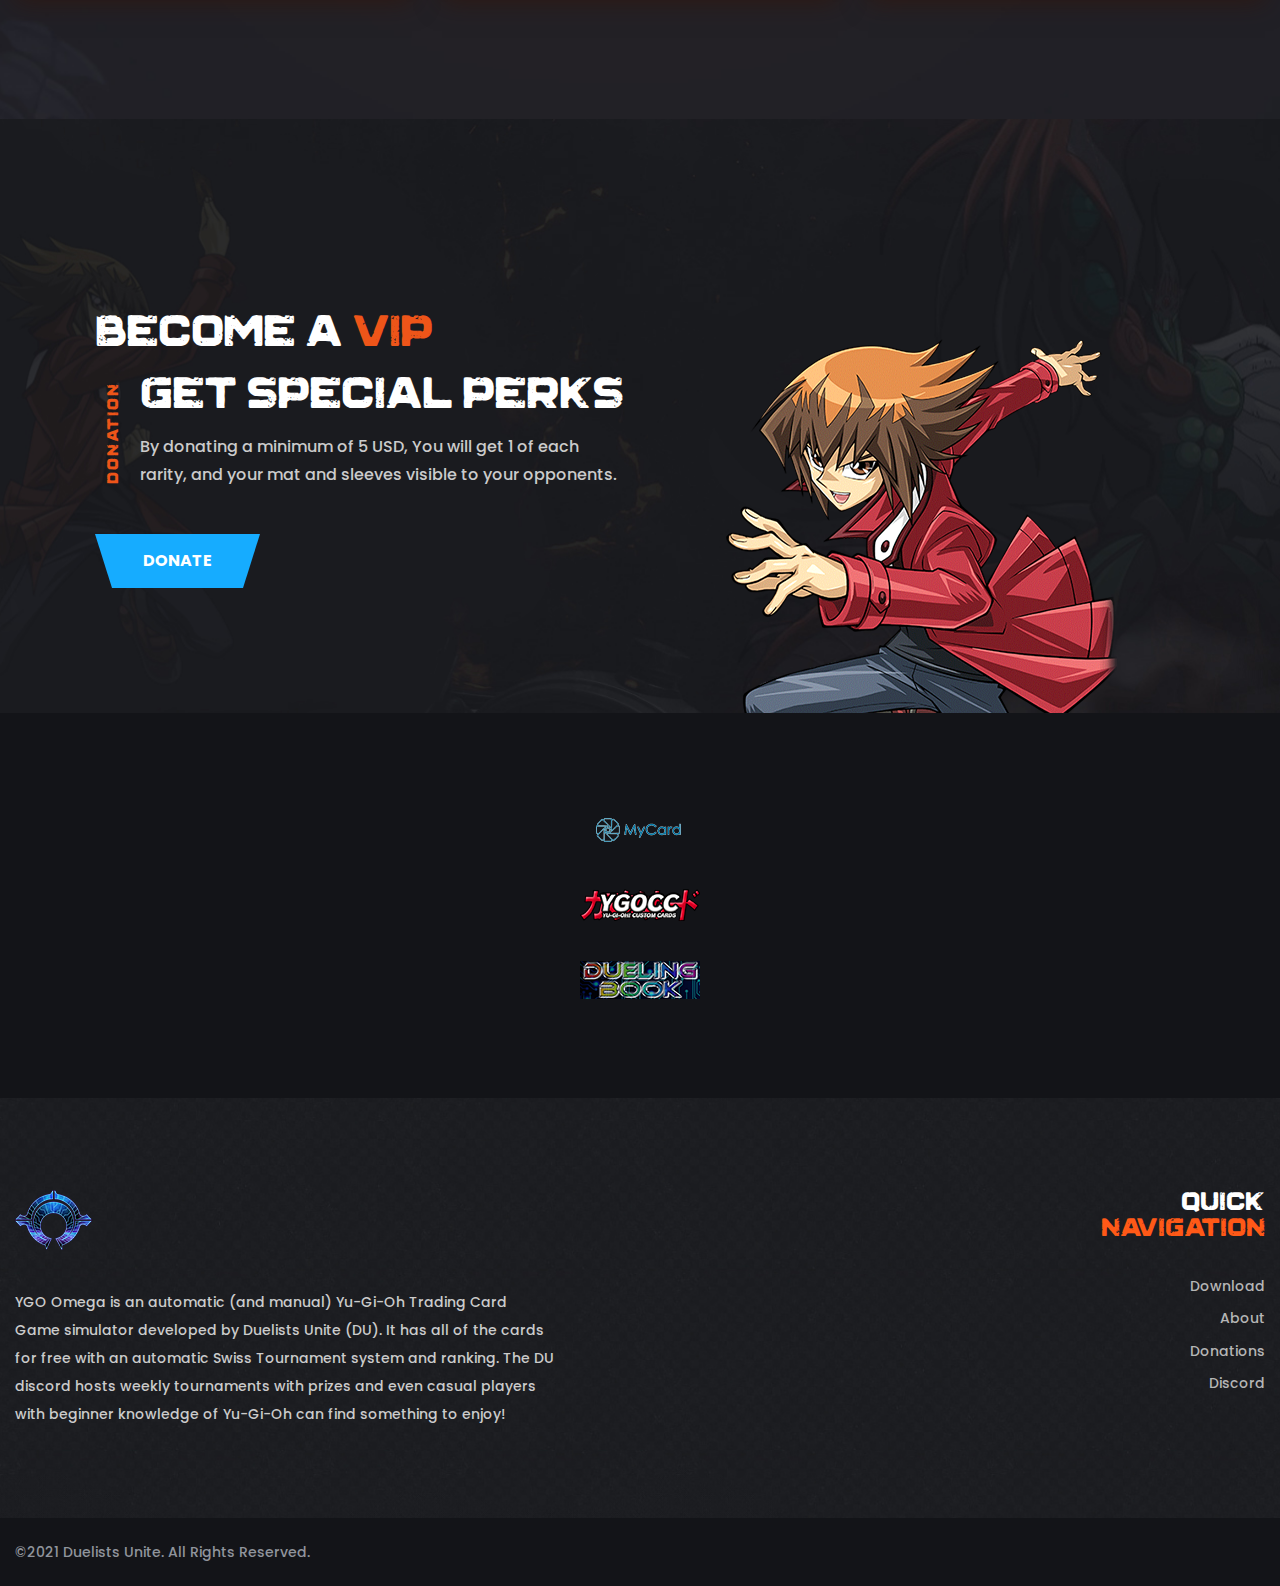
==== commit 28c3a5d2: "update 22.03.2022" ====
--- a/index.html
+++ b/index.html
@@ -25,6 +25,7 @@
         <link rel="stylesheet" href="css/responsive.css">
     </head>
     <style>
+
         .contain {
     max-width:960px;
     text-align:center;
@@ -87,16 +88,14 @@
                         <div class="col-12">
                             <div class="main-menu menu-style-two">
                                 <nav>
-                                    <div class="logo d-block d-lg-none">
-                                        <a href="index-4.html"><img src="img/logo/logo.png" alt="Logo"></a>
-                                    </div>
+                                    
                                     <div class="navbar-wrap d-none d-lg-flex">
                                         <ul class="left">
                                             <li class="show"><a href="#download">Download</a>
                                               
                                             </li>
                                             <li><a href="#about">About</a></li>
-                                            <li><a href="#discord">Discord</a></li>
+                                            <li><a href="https://discord.gg/duelistsunite" target="_blank">Discord</a></li>
                                         </ul>
                                         <div class="logo">
                                             <a href="index-3.html"><img src="img/logo/h3_logo.png" alt="Logo"></a>
@@ -110,41 +109,11 @@
                                   
                                 </nav>
                             </div>
-                            <div class="mobile-menu-wrap d-block d-lg-none">
-                                <nav>
-                                    <div id="mobile-menu" class="navbar-wrap">
-                                       <ul class="left">
-                                            <li class="show"><a href="#download">Download</a>
-                                              
-                                            </li>
-                                            <li><a href="#about">About</a></li>
-                                            
-                                        </ul>
-                                        <div class="logo">
-                                            <a href="index-3.html"><img src="img/logo/h3_logo.png" alt="Logo"></a>
-                                        </div>
-                                        <ul class="right">
-                                           
-                                            <li><a href="#donations">Donations</a></li>
-											   
-											 
-                                        </ul>
-                                    </div>
-                                </nav>
-                            </div>
-                            <div class="mobile-menu"></div>
+                           
+                            
                         </div>
                         <!-- Modal Search -->
-                        <div class="modal fade" id="search-modal" tabindex="-1" role="dialog" aria-hidden="true">
-                            <div class="modal-dialog" role="document">
-                                <div class="modal-content">
-                                    <form>
-                                        <input type="text" placeholder="Search here...">
-                                        <button><i class="fa fa-search"></i></button>
-                                    </form>
-                                </div>
-                            </div>
-                        </div>
+                        
                     </div>
                 </div>
             </div>
@@ -207,7 +176,7 @@
 
                         <div class="col-lg-6 order-0 order-lg-2">
 
-                            <table class="table">
+                            <table class="community-wrap">
 <thead>
 <tr>
 <th><a target="_blank" rel="noopener noreferrer" href="https://camo.githubusercontent.com/2833a6a8bd1c8b0ad840781c24826986f43647eabc0951ee78eca8a3ce45c040/[base64]"><img src="https://camo.githubusercontent.com/2833a6a8bd1c8b0ad840781c24826986f43647eabc0951ee78eca8a3ce45c040/[base64]" width="50" height="50" data-canonical-src="https://ucarecdn.com/8c900607-ec45-4b78-9cbf-2b902ecdfa56/-/format/auto/-/quality/lighter/-/max_icc_size/10/-/resize/180x/" style="max-width: 100%;" title=""></a></th>
@@ -267,7 +236,7 @@
                         </div>
    <div class="col-lg-6 order-0 order-lg-2">
 
-<table class="table">
+<table class="community-wrap">
 <thead>
 <tr>
 <th><a target="_blank" rel="noopener noreferrer" href="https://camo.githubusercontent.com/377f8755810a0cbe282e4988e4825135baeb60975b94f2db26221290e11370e2/[base64]"><img src="https://camo.githubusercontent.com/377f8755810a0cbe282e4988e4825135baeb60975b94f2db26221290e11370e2/[base64]" width="50" height="50" data-canonical-src="https://ucarecdn.com/dad8e890-2305-4535-ab04-98564bc614d9/-/format/auto/-/quality/lighter/-/max_icc_size/10/-/resize/180x/" style="max-width: 100%;"></a></th>
@@ -322,7 +291,7 @@
                         </div>
                         <div class="col-lg-6 order-0 order-lg-3">
 
-<table class="table">
+<table class="community-wrap">
 <thead>
 <tr>
 <th><a target="_blank" rel="noopener noreferrer" href="https://camo.githubusercontent.com/6dc1734133ea27cd5c2b20d9c8c01cf47f558f1926f57a583b2af40827cdb675/68747470733a2f2f63646e312e69636f6e66696e6465722e636f6d2f646174612f69636f6e732f6c6f676f74797065732f33322f616e64726f69642d3531322e706e67"><img src="https://camo.githubusercontent.com/6dc1734133ea27cd5c2b20d9c8c01cf47f558f1926f57a583b2af40827cdb675/68747470733a2f2f63646e312e69636f6e66696e6465722e636f6d2f646174612f69636f6e732f6c6f676f74797065732f33322f616e64726f69642d3531322e706e67" width="50" height="50" data-canonical-src="https://cdn1.iconfinder.com/data/icons/logotypes/32/android-512.png" style="max-width: 100%;"></a></th>
@@ -521,7 +490,7 @@
                                     
                                         <li><a href="#donations">Donations</a></li>
 									
-										<li><a href="#discord">Discord</a></li>
+										<li><a href="https://discord.gg/duelistsunite" target="_blank">Discord</a></li>
                                     </ul>
                                 </div>
                             </div>
